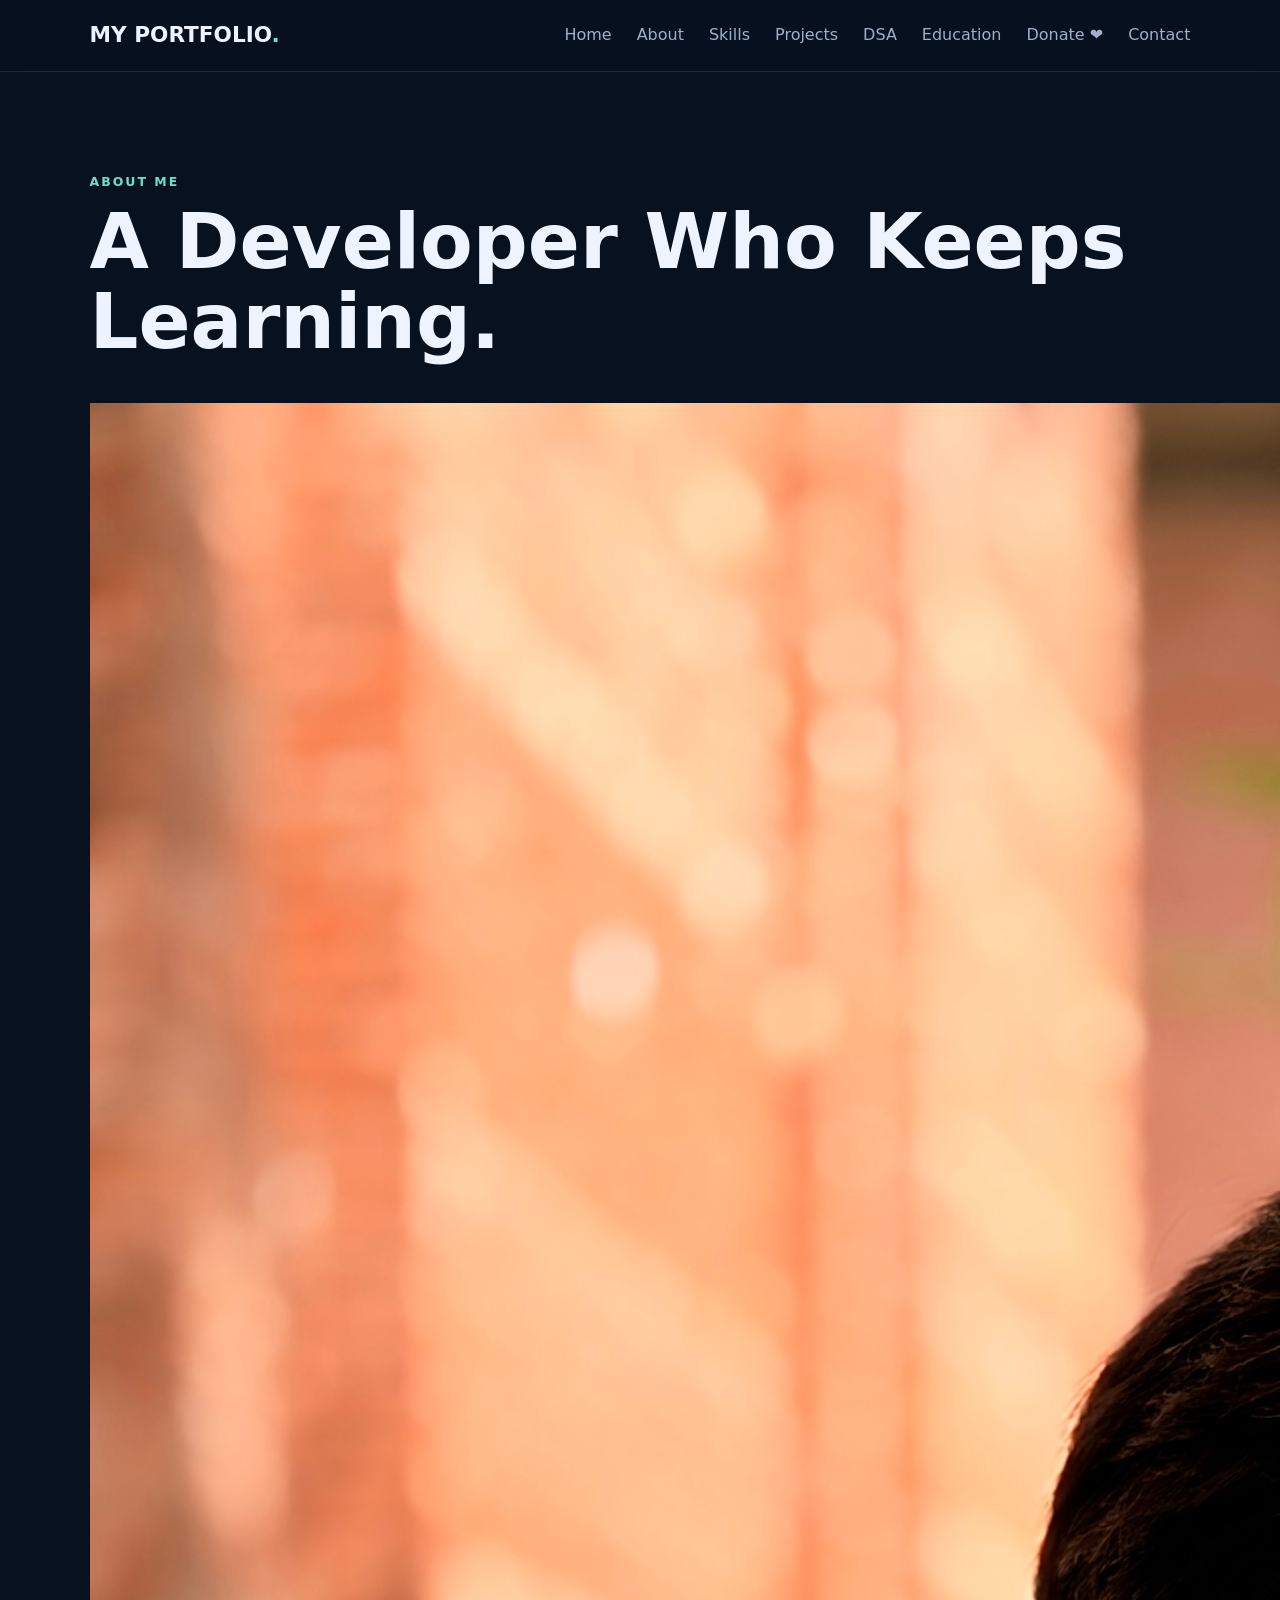
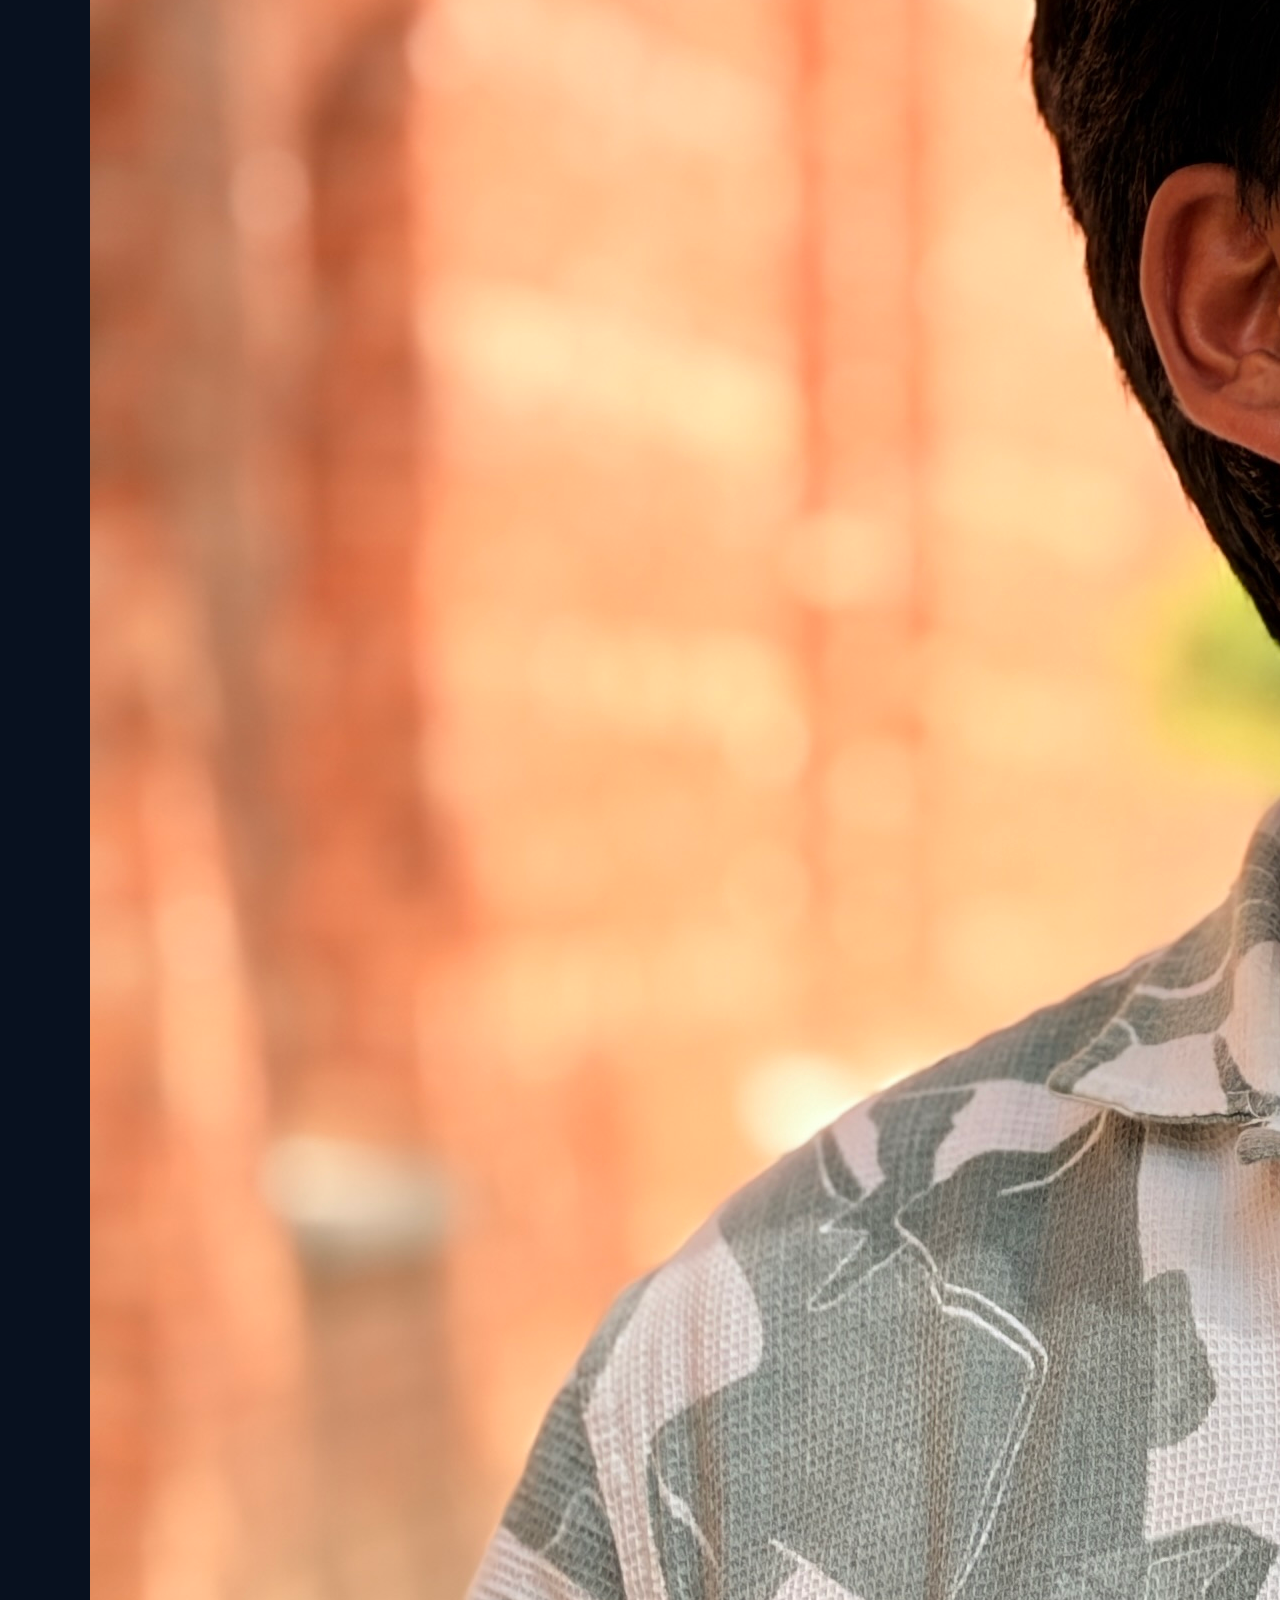
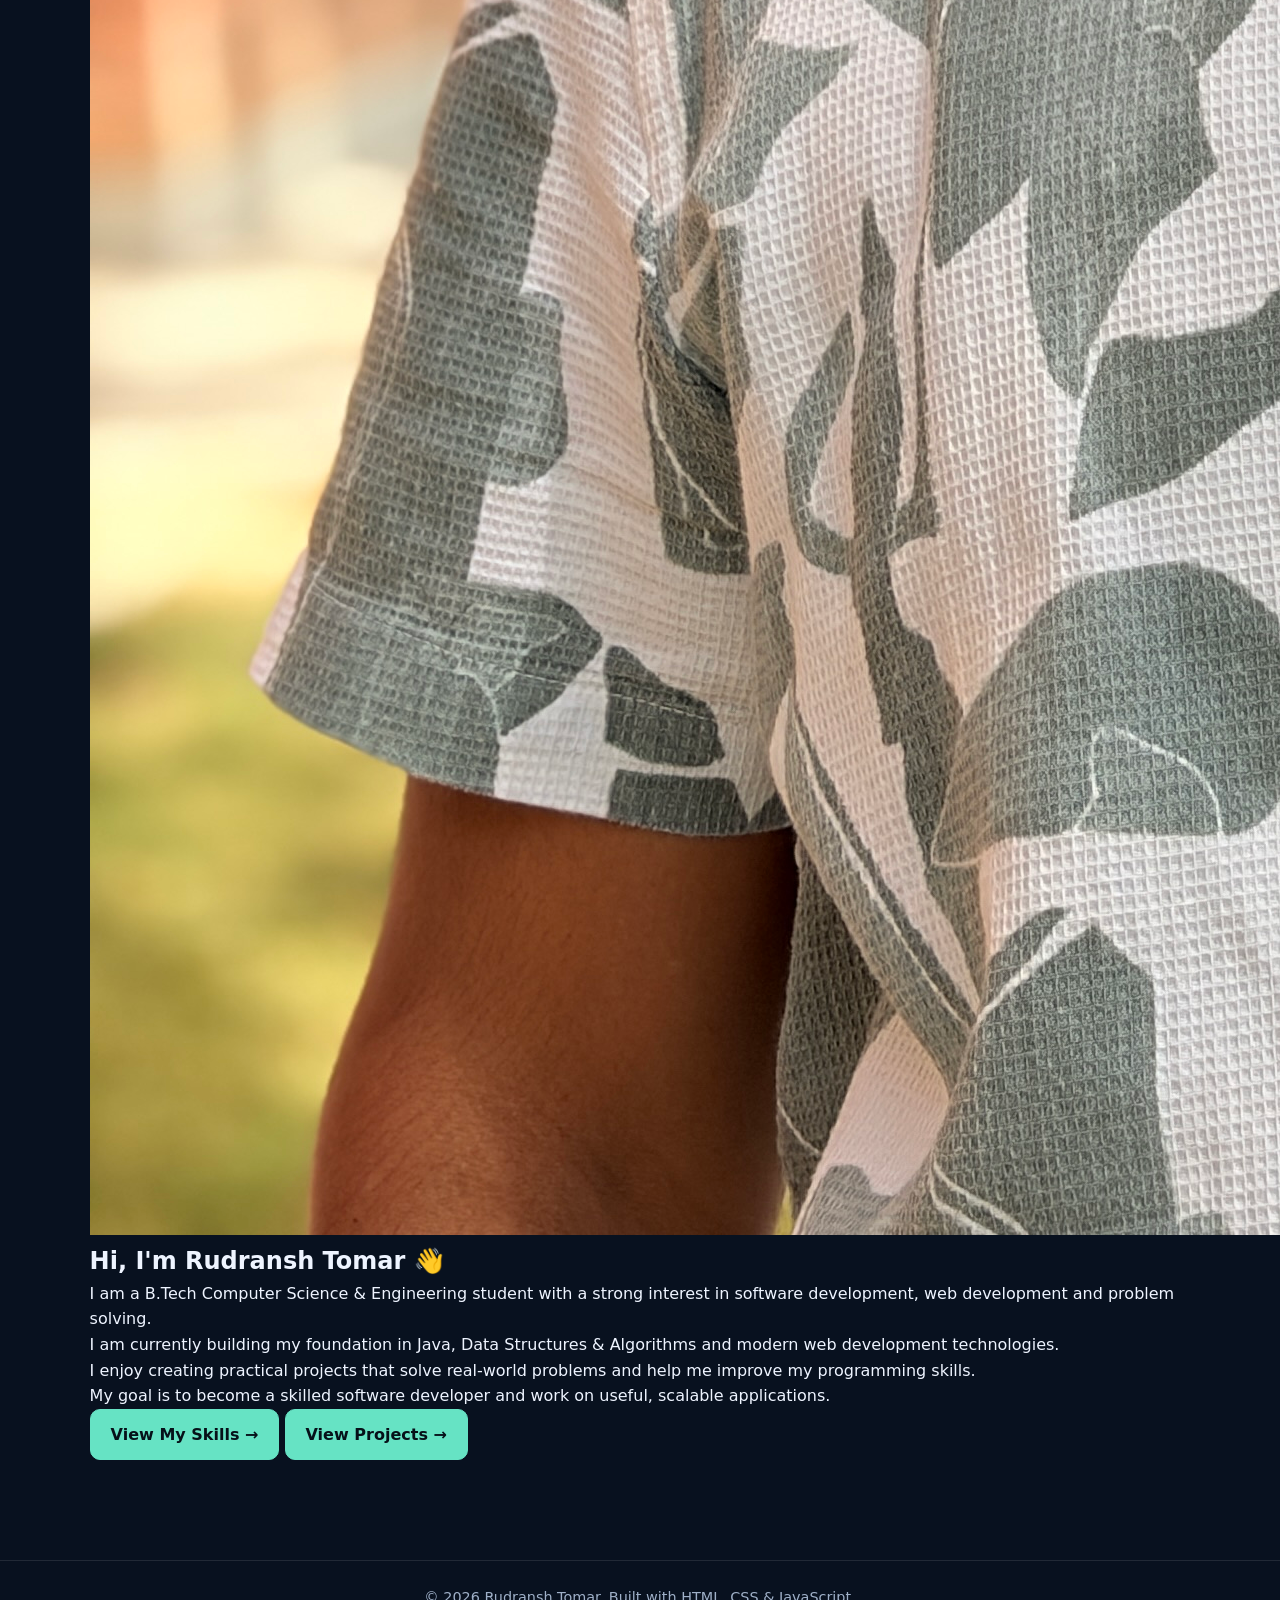
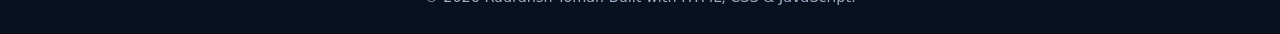
==== about.html @ f3ddbf33 "Add files via upload" ====
<!DOCTYPE html>
<html lang="en">

<head>
    <meta charset="UTF-8">
    <meta name="viewport" content="width=device-width, initial-scale=1.0">

    <title>About | Rudransh Tomar</title>

    <link rel="stylesheet" href="style.css">
</head>

<body>

<header class="navbar">

    <a class="logo" href="index.html">
        MY PORTFOLIO<span>.</span>
    </a>

    <button class="menu-btn" id="menuBtn">☰</button>

    <nav id="nav">
        <a href="index.html">Home</a>
        <a href="about.html" class="active">About</a>
        <a href="skills.html">Skills</a>
        <a href="projects.html">Projects</a>
        <a href="dsa.html">DSA</a>
        <a href="education.html">Education</a>
        <a href="donate.html">Donate ❤️</a>
        <a href="contact.html">Contact</a>
    </nav>

</header>


<main>

<section class="section page-section">

    <div class="section-title">

        <p class="eyebrow">ABOUT ME</p>

        <h1>
            A Developer Who Keeps Learning.
        </h1>

    </div>


    <div class="about-page">

        <div class="about-image">

            <img src="raj.JPG" alt="Rudransh Tomar">

        </div>


        <div class="about-content">

            <h2>
                Hi, I'm Rudransh Tomar 👋
            </h2>

            <p>
                I am a B.Tech Computer Science & Engineering
                student with a strong interest in software
                development, web development and problem solving.
            </p>

            <p>
                I am currently building my foundation in Java,
                Data Structures & Algorithms and modern web
                development technologies.
            </p>

            <p>
                I enjoy creating practical projects that solve
                real-world problems and help me improve my
                programming skills.
            </p>

            <p>
                My goal is to become a skilled software developer
                and work on useful, scalable applications.
            </p>


            <div class="about-buttons">

                <a href="skills.html" class="btn primary">
                    View My Skills →
                </a>

                <a href="projects.html" class="btn primary">
                    View Projects →
                </a>

            </div>

        </div>

    </div>

</section>

</main>


<footer>

    <p>
        © <span id="year"></span>
        Rudransh Tomar.
        Built with HTML, CSS & JavaScript.
    </p>

</footer>

<script src="script.js"></script>

</body>
</html>
---- style.css ----
* {
  margin: 0;
  padding: 0;
  box-sizing: border-box;
}

:root {
  --bg: #08111f;
  --surface: #0f1b2d;
  --surface-2: #132238;
  --text: #eef4ff;
  --muted: #9fb0c8;
  --accent: #66e3c4;
  --accent-2: #7aa7ff;
  --border: rgba(255,255,255,.10);
}

html { scroll-behavior: smooth; }

body {
  font-family: Inter, system-ui, -apple-system, Segoe UI, Roboto, Arial, sans-serif;
  background: var(--bg);
  color: var(--text);
  line-height: 1.6;
}

a { color: inherit; text-decoration: none; }

.navbar {
  position: sticky;
  top: 0;
  z-index: 10;
  display: flex;
  justify-content: space-between;
  align-items: center;
  padding: 18px 7%;
  background: rgba(8,17,31,.86);
  backdrop-filter: blur(12px);
  border-bottom: 1px solid var(--border);
}

.logo {
  font-size: 1.35rem;
  font-weight: 800;
}
.logo span { color: var(--accent); }

nav { display: flex; gap: 25px; }
nav a, .socials a { color: var(--muted); transition: .2s; }
nav a:hover, .socials a:hover, .text-link:hover { color: var(--accent); }

.menu-btn {
  display: none;
  border: 0;
  background: none;
  color: var(--text);
  font-size: 1.5rem;
}

.hero {
  min-height: 88vh;
  padding: 90px 7%;
  display: grid;
  grid-template-columns: 1.5fr .8fr;
  gap: 70px;
  align-items: center;
  background:
    radial-gradient(circle at 80% 20%, rgba(122,167,255,.16), transparent 28%),
    radial-gradient(circle at 10% 80%, rgba(102,227,196,.10), transparent 25%);
}

.eyebrow {
  color: var(--accent);
  text-transform: uppercase;
  letter-spacing: 2px;
  font-size: .78rem;
  font-weight: 800;
  margin-bottom: 10px;
}

h1 {
  font-size: clamp(2.7rem, 6vw, 5.5rem);
  line-height: 1.05;
  margin-bottom: 18px;
}
h1 span { color: var(--accent); }

.hero h2 {
  font-size: clamp(1.1rem, 2vw, 1.5rem);
  color: var(--muted);
  font-weight: 500;
}
.hero-text {
  max-width: 650px;
  color: var(--muted);
  margin: 20px 0 30px;
  font-size: 1.05rem;
}

.buttons, .contact-buttons, .socials {
  display: flex;
  flex-wrap: wrap;
  gap: 12px;
}

.btn {
  display: inline-block;
  padding: 12px 20px;
  border-radius: 10px;
  font-weight: 750;
  border: 1px solid var(--border);
}
.primary {
  background: var(--accent);
  color: #061119;
  border-color: var(--accent);
}
.secondary { background: transparent; }
.btn:hover { transform: translateY(-2px); }

.socials { margin-top: 25px; gap: 22px; }

.hero-card, .skill-card, .project-card, .timeline-card, .dsa-box {
  background: linear-gradient(145deg, var(--surface), var(--surface-2));
  border: 1px solid var(--border);
  border-radius: 18px;
}

.hero-card {
  padding: 35px;
  text-align: center;
  box-shadow: 0 25px 70px rgba(0,0,0,.25);
}
.avatar {
    width: 130px;
    height: 130px;
    margin: 0 auto 20px;
    border-radius: 50%;
    overflow: hidden;
}

.avatar img {
    width: 100%;
    height: 100%;
    object-fit: cover;
    display: block;
}
.hero-card p { color: var(--muted); }
.hero-card strong { display: block; margin: 5px 0 20px; font-size: 1.2rem; }

.mini-tags, .tags { display: flex; flex-wrap: wrap; gap: 8px; }
.mini-tags { justify-content: center; }
.mini-tags span, .tags span {
  padding: 5px 9px;
  border-radius: 999px;
  background: rgba(255,255,255,.07);
  color: var(--muted);
  font-size: .8rem;
}

.section {
  padding: 100px 7%;
  max-width: 1400px;
  margin: auto;
}
.alt {
  max-width: none;
  background: #0a1525;
}
.section-title { margin-bottom: 40px; }
.section-title h2 { font-size: clamp(2rem, 4vw, 3rem); line-height: 1.15; }
.section-title > p:last-child { color: var(--muted); margin-top: 10px; }

.about-grid {
  display: grid;
  grid-template-columns: 1.3fr 1fr;
  gap: 50px;
  align-items: center;
}
.about-grid > p { color: var(--muted); font-size: 1.08rem; }
.stats {
  display: grid;
  grid-template-columns: repeat(3,1fr);
  gap: 12px;
}
.stats div {
  padding: 22px;
  border: 1px solid var(--border);
  border-radius: 14px;
}
.stats strong, .stats span { display: block; }
.stats span { color: var(--muted); font-size: .85rem; margin-top: 5px; }

.skill-grid, .project-grid {
  display: grid;
  grid-template-columns: repeat(3,1fr);
  gap: 18px;
}
.skill-card, .project-card { padding: 26px; }
.skill-card h3, .project-card h3 { margin-bottom: 8px; }
.skill-card p, .project-card p { color: var(--muted); }

.project-number {
  color: var(--accent);
  font-weight: 900;
  margin-bottom: 35px;
}
.tags { margin: 20px 0; }
.project-links {
  display: flex;
  gap: 18px;
  font-weight: 700;
}
.project-links a:hover { color: var(--accent); }
.disabled-link { opacity: .45; cursor: not-allowed; }
.hint { color: var(--muted); font-size: .85rem; margin-top: 18px; }

.dsa-box { padding: 10px; max-width: 850px; }
.dsa-item {
  display: flex;
  justify-content: space-between;
  padding: 18px;
  border-bottom: 1px solid var(--border);
}
.dsa-item:last-child { border-bottom: 0; }
.dsa-item span { color: var(--accent); }
.text-link {
  display: inline-block;
  margin-top: 22px;
  font-weight: 800;
}

.timeline { border-left: 2px solid var(--accent); padding-left: 25px; max-width: 850px; }
.timeline-card { padding: 25px; }
.timeline-card span { color: var(--accent); font-weight: 700; }
.timeline-card p { color: var(--muted); }

.contact { text-align: center; }
.contact .section-title { max-width: 700px; margin: 0 auto 30px; }
.contact-buttons { justify-content: center; }

footer {
  text-align: center;
  padding: 25px 7%;
  color: var(--muted);
  border-top: 1px solid var(--border);
  font-size: .9rem;
}

@media (max-width: 850px) {
  .hero, .about-grid { grid-template-columns: 1fr; }
  .hero { padding-top: 65px; }
  .skill-grid, .project-grid { grid-template-columns: 1fr 1fr; }
  nav { gap: 15px; }
}

@media (max-width: 650px) {
  .navbar { padding: 16px 5%; }
  .menu-btn { display: block; }
  nav {
    display: none;
    position: absolute;
    left: 5%;
    right: 5%;
    top: 65px;
    padding: 18px;
    flex-direction: column;
    background: var(--surface);
    border: 1px solid var(--border);
    border-radius: 14px;
  }
  nav.open { display: flex; }
  .hero, .section { padding-left: 5%; padding-right: 5%; }
  .skill-grid, .project-grid, .stats { grid-template-columns: 1fr; }
  h1 { font-size: 3rem; }
}
.donate-box {
  max-width: 600px;
  margin: 30px auto 0;
  padding: 30px;
  text-align: center;
  border: 1px solid rgba(255, 255, 255, 0.1);
  border-radius: 20px;
}

.donate-buttons {
  display: flex;
  justify-content: center;
  gap: 12px;
  flex-wrap: wrap;
  margin: 20px 0;
}

.donate-buttons a {
  text-decoration: none;
  padding: 10px 20px;
  border-radius: 10px;
  border: 1px solid currentColor;
  font-weight: 600;
}

.donate-main {
  display: inline-block;
  margin-top: 10px;
  text-decoration: none;
}

.upi-text {
  margin-top: 20px;
  font-size: 14px;
  opacity: 0.8;
}
.qr {
  width: 200px;
  height: 200px;
  display: block;
  margin: 20px auto;
  border-radius: 12px;
  background: white;
  padding: 10px;
}
/* =========================
   DONATE SECTION
========================= */

.donate-card {
  max-width: 850px;
  margin: 35px auto 0;
  padding: 35px;
  border-radius: 24px;
  display: grid;
  grid-template-columns: 1fr 250px;
  gap: 40px;
  align-items: center;
  border: 1px solid rgba(255, 255, 255, 0.12);
}

.donate-content h3 {
  font-size: 26px;
  margin-bottom: 12px;
}

.donate-message {
  line-height: 1.7;
  opacity: 0.8;
}

.amount-title {
  margin-top: 25px;
  font-weight: 600;
}

.amount-buttons {
  display: flex;
  flex-wrap: wrap;
  gap: 10px;
  margin: 15px 0 20px;
}

.amount-buttons a {
  text-decoration: none;
  padding: 10px 18px;
  border-radius: 10px;
  border: 1px solid currentColor;
  font-weight: 600;
  transition: 0.2s ease;
}

.amount-buttons a:hover {
  transform: translateY(-2px);
}

.donate-main {
  display: inline-block;
  margin-top: 5px;
  text-decoration: none;
}

.upi-text {
  margin-top: 18px;
  font-size: 14px;
  opacity: 0.8;
}

.qr-container {
  text-align: center;
}

.qr-container img {
  width: 200px;
  height: 200px;
  padding: 10px;
  background: white;
  border-radius: 16px;
}

.qr-container p {
  margin-top: 12px;
  font-weight: 600;
}

.qr-container small {
  opacity: 0.7;
}

/* Mobile */
@media (max-width: 700px) {

  .donate-card {
    grid-template-columns: 1fr;
    text-align: center;
    padding: 25px 18px;
  }

  .amount-buttons {
    justify-content: center;
  }

  .qr-container {
    order: -1;
  }

  .donate-main {
    margin-top: 10px;
  }
}
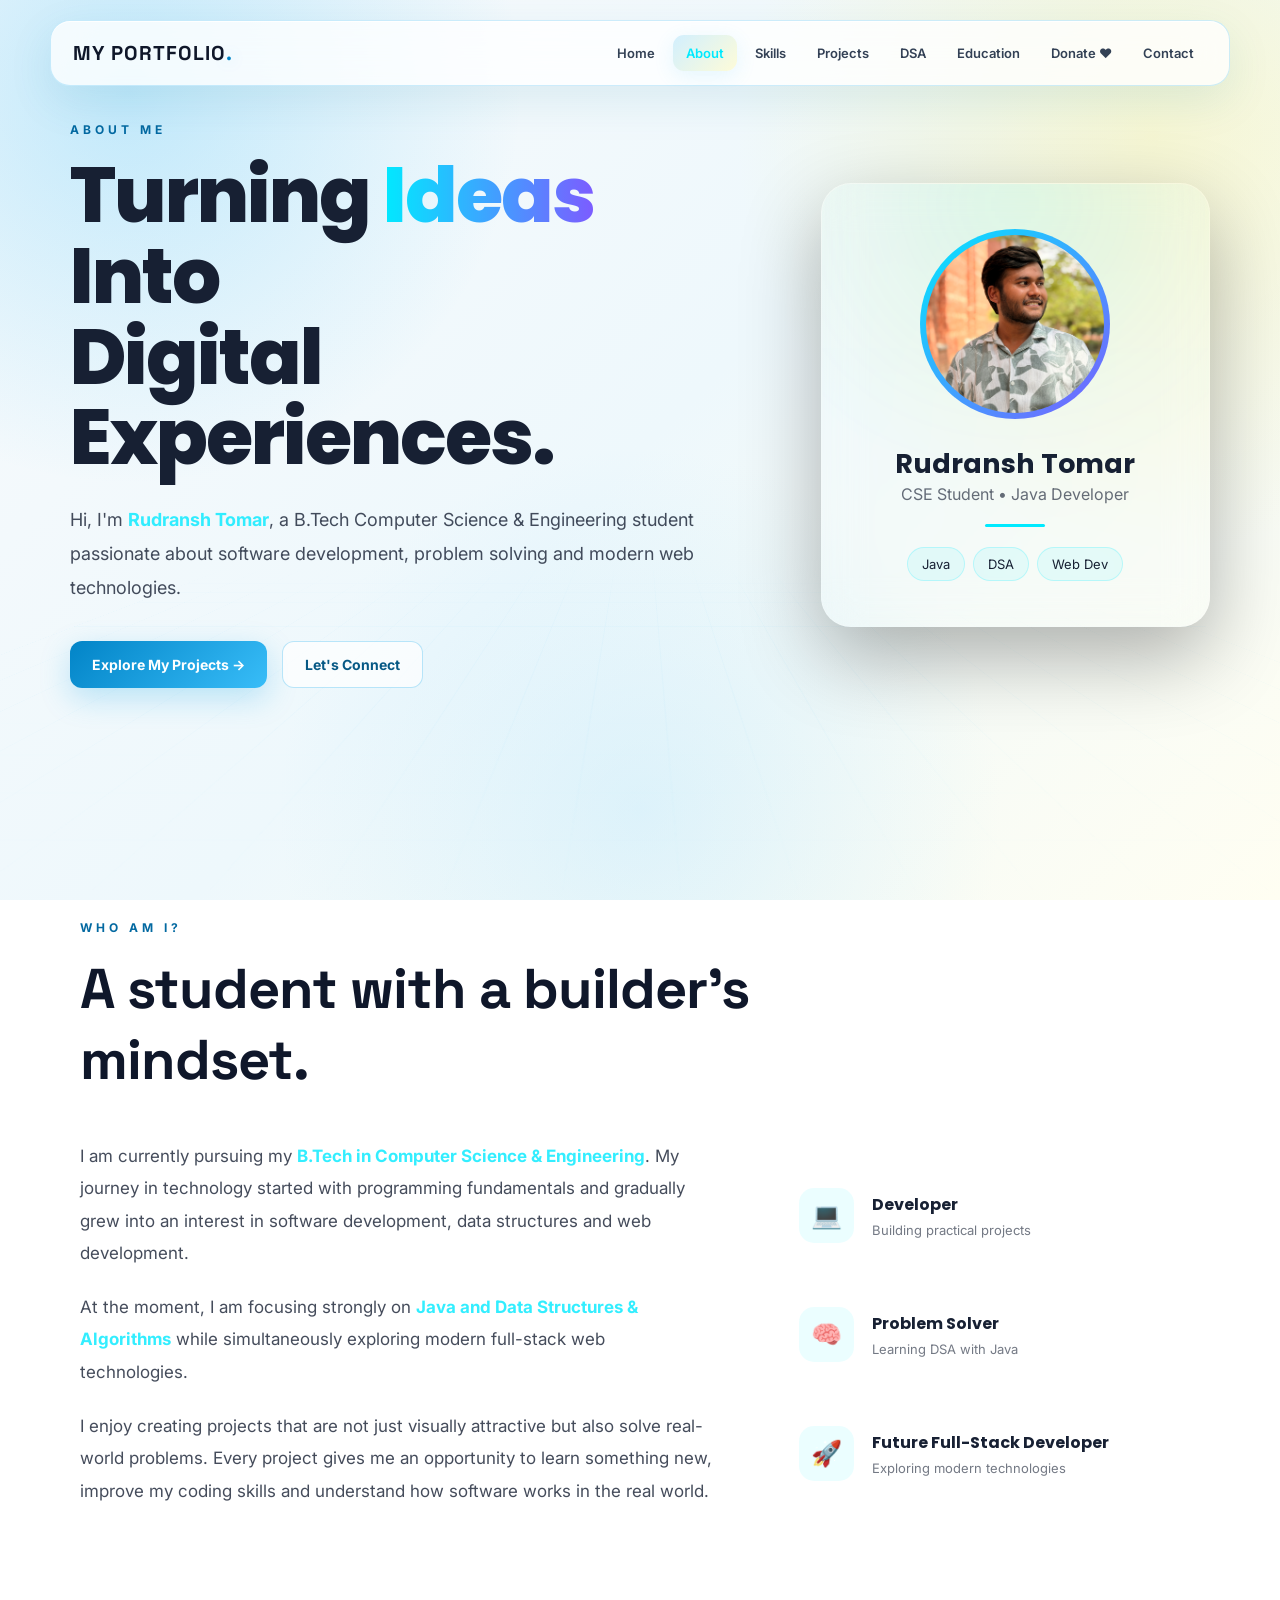
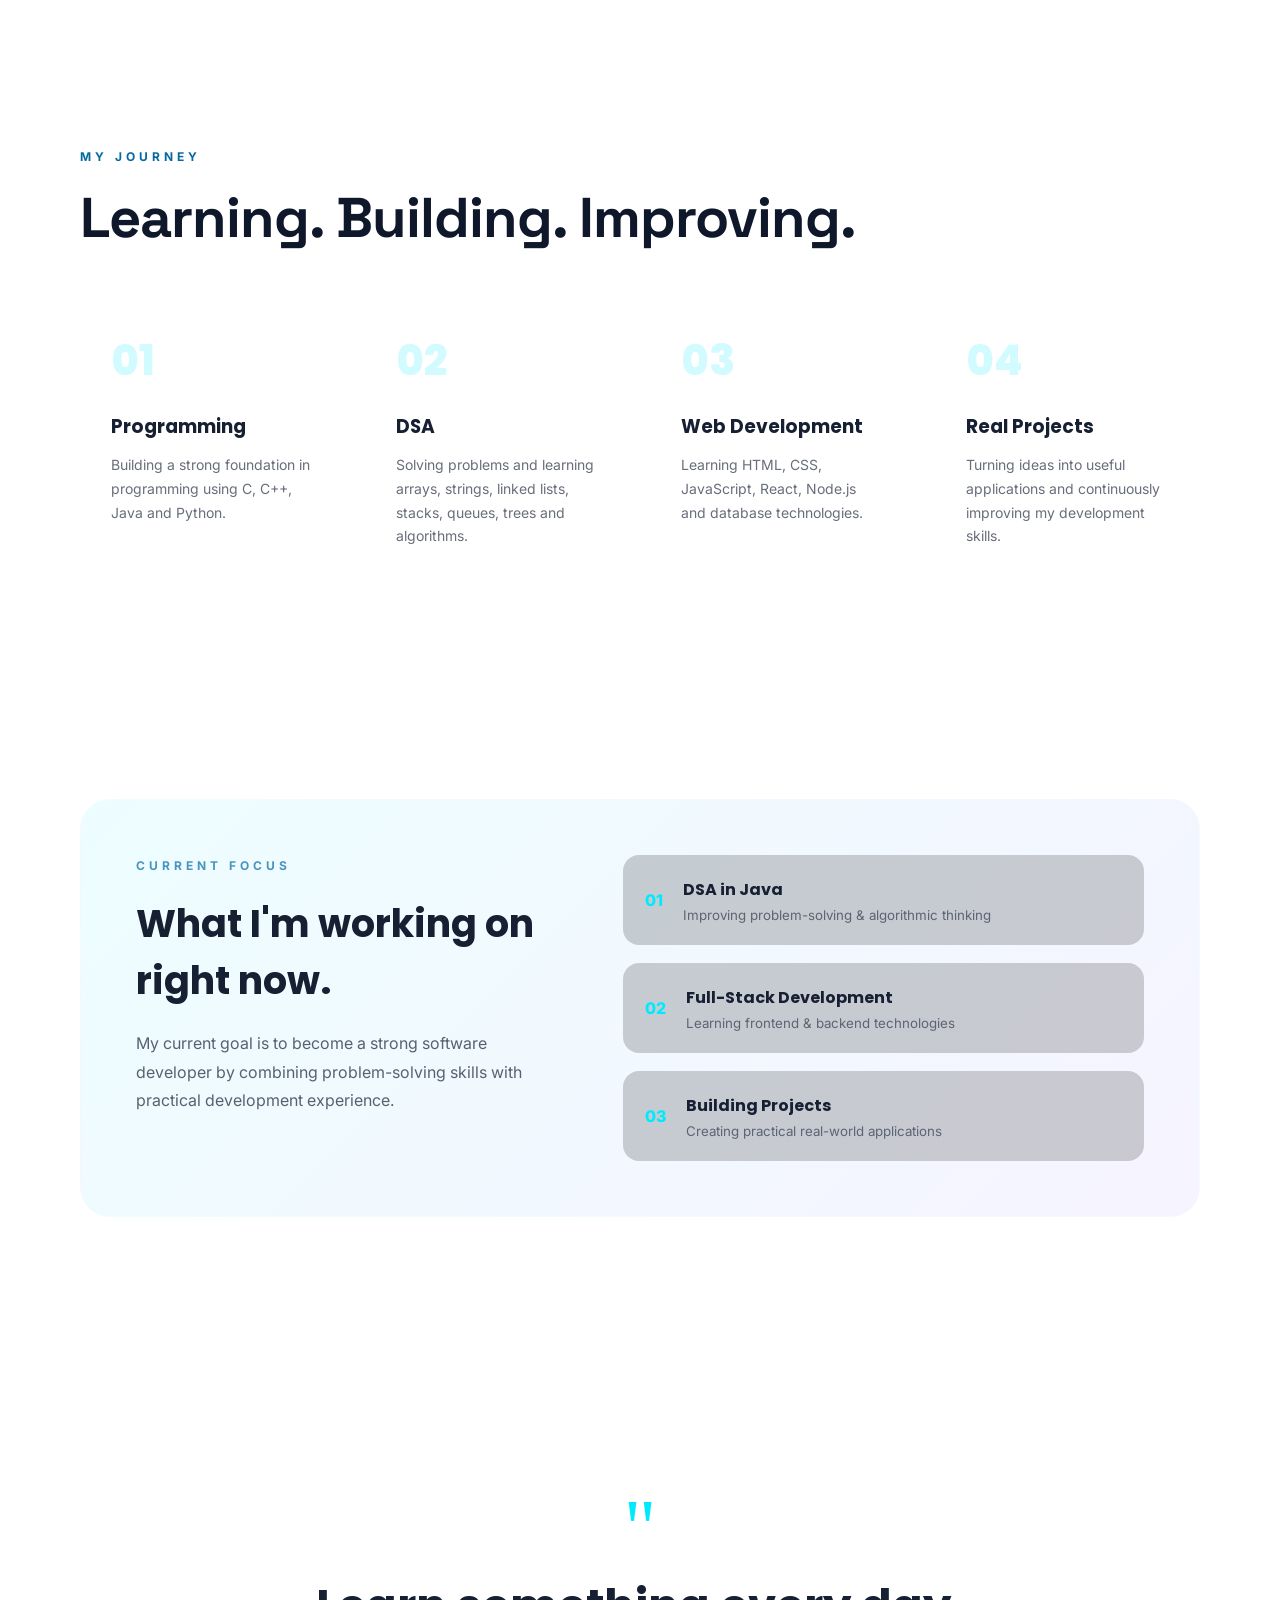
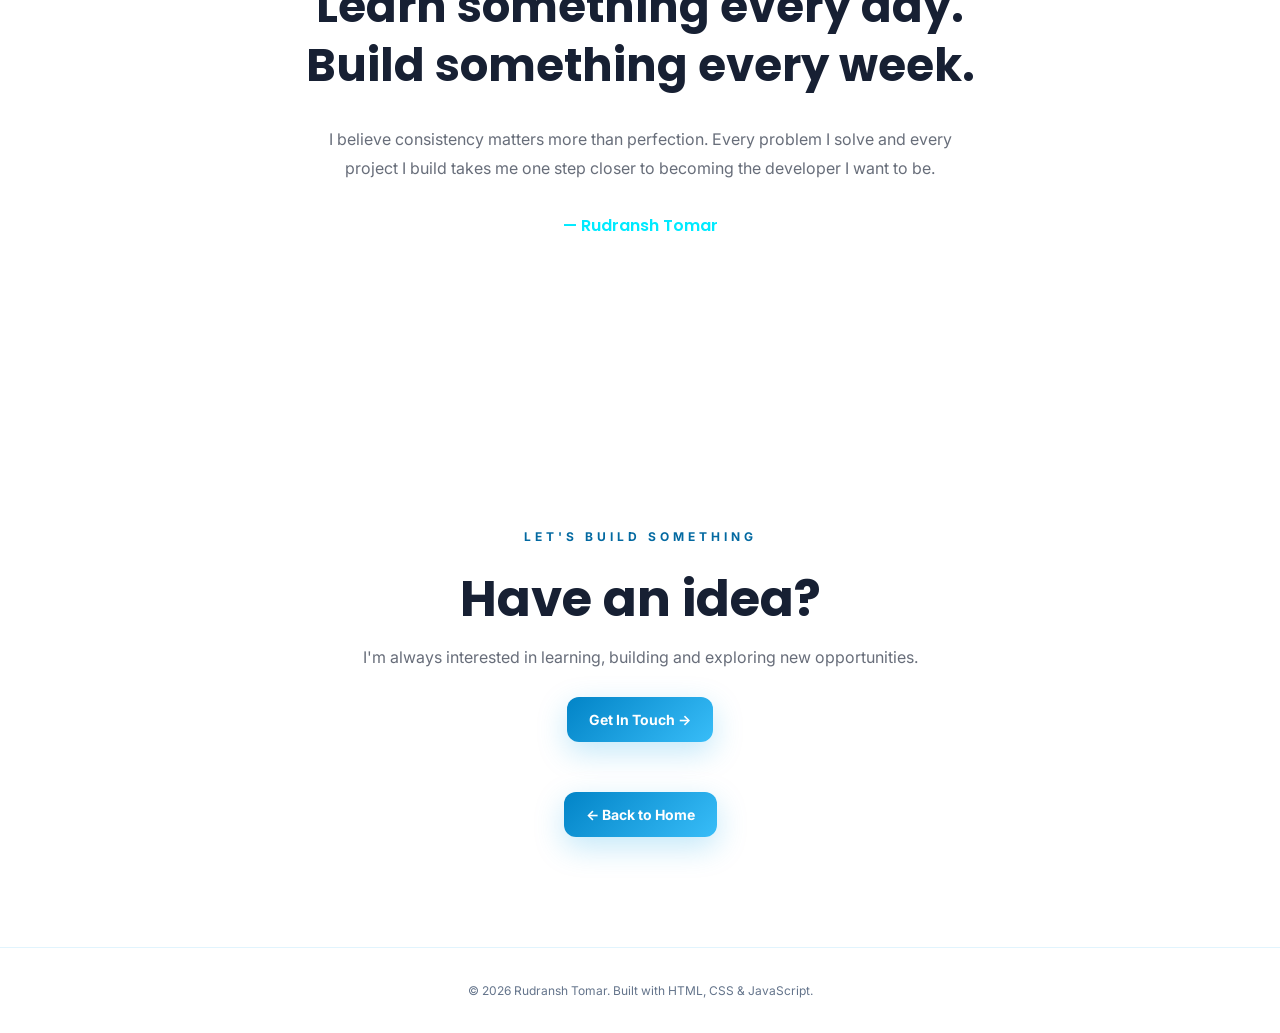
==== commit 48fd0ea9: "update portfolio" ====
--- a/about.html
+++ b/about.html
@@ -7,119 +7,544 @@
 
     <title>About | Rudransh Tomar</title>
 
+    <meta name="description"
+        content="About Rudransh Tomar - B.Tech CSE student, Java developer and aspiring full-stack developer.">
+
+    <!-- Google Font -->
+    <link rel="preconnect" href="https://fonts.googleapis.com">
+    <link rel="preconnect" href="https://fonts.gstatic.com" crossorigin>
+
+    <link href="https://fonts.googleapis.com/css2?family=Inter:wght@400;500;600;700;800&family=Poppins:wght@400;500;600;700;800&display=swap"
+        rel="stylesheet">
+
     <link rel="stylesheet" href="style.css">
 </head>
 
 <body>
 
-<header class="navbar">
-
-    <a class="logo" href="index.html">
-        MY PORTFOLIO<span>.</span>
-    </a>
-
-    <button class="menu-btn" id="menuBtn">☰</button>
-
-    <nav id="nav">
-        <a href="index.html">Home</a>
-        <a href="about.html" class="active">About</a>
-        <a href="skills.html">Skills</a>
-        <a href="projects.html">Projects</a>
-        <a href="dsa.html">DSA</a>
-        <a href="education.html">Education</a>
-        <a href="donate.html">Donate ❤️</a>
-        <a href="contact.html">Contact</a>
-    </nav>
-
-</header>
-
-
-<main>
-
-<section class="section page-section">
-
-    <div class="section-title">
-
-        <p class="eyebrow">ABOUT ME</p>
-
-        <h1>
-            A Developer Who Keeps Learning.
-        </h1>
+    <!-- ================= NAVBAR ================= -->
+
+    <header class="navbar">
+
+        <a class="logo" href="index.html">
+            MY PORTFOLIO<span>.</span>
+        </a>
+
+        <button class="menu-btn" id="menuBtn">
+            ☰
+        </button>
+
+        <nav id="nav">
+
+            <a href="index.html">Home</a>
+
+            <a href="about.html" class="active">About</a>
+
+            <a href="skills.html">Skills</a>
+
+            <a href="projects.html">Projects</a>
+
+            <a href="dsa.html">DSA</a>
+
+            <a href="education.html">Education</a>
+
+            <a href="donate.html">Donate ❤️</a>
+
+            <a href="contact.html">Contact</a>
+
+        </nav>
+
+    </header>
+
+
+    <!-- ================= ABOUT HERO ================= -->
+
+    <main>
+
+        <section class="about-hero">
+
+            <div class="about-hero-content">
+
+                <p class="eyebrow">
+                    ABOUT ME
+                </p>
+
+                <h1>
+                    Turning <span>Ideas</span> Into
+                    <br>
+                    Digital Experiences.
+                </h1>
+
+                <p class="about-intro">
+                    Hi, I'm <strong>Rudransh Tomar</strong>, a B.Tech Computer
+                    Science & Engineering student passionate about software
+                    development, problem solving and modern web technologies.
+                </p>
+
+                <div class="about-buttons">
+
+                    <a href="projects.html" class="btn primary">
+                        Explore My Projects →
+                    </a>
+
+                    <a href="contact.html" class="btn secondary">
+                        Let's Connect
+                    </a>
+
+                </div>
+
+            </div>
+
+
+            <!-- PROFILE CARD -->
+
+            <div class="about-profile-card">
+
+                <div class="profile-glow"></div>
+
+                <div class="about-avatar">
+
+                    <img src="raj.JPG" alt="Rudransh Tomar">
+
+                </div>
+
+                <h2>
+                    Rudransh Tomar
+                </h2>
+
+                <p>
+                    CSE Student • Java Developer
+                </p>
+
+                <div class="profile-line"></div>
+
+                <div class="profile-tags">
+
+                    <span>Java</span>
+                    <span>DSA</span>
+                    <span>Web Dev</span>
+
+                </div>
+
+            </div>
+
+        </section>
+
+
+        <!-- ================= WHO AM I ================= -->
+
+        <section class="section about-story">
+
+            <div class="section-title">
+
+                <p class="eyebrow">
+                    WHO AM I?
+                </p>
+
+                <h2>
+                    A student with a builder's mindset.
+                </h2>
+
+            </div>
+
+
+            <div class="about-story-grid">
+
+                <div class="story-text">
+
+                    <p>
+                        I am currently pursuing my
+                        <strong>B.Tech in Computer Science & Engineering</strong>.
+                        My journey in technology started with programming fundamentals
+                        and gradually grew into an interest in software development,
+                        data structures and web development.
+                    </p>
+
+                    <p>
+                        At the moment, I am focusing strongly on
+                        <strong>Java and Data Structures & Algorithms</strong>
+                        while simultaneously exploring modern full-stack web
+                        technologies.
+                    </p>
+
+                    <p>
+                        I enjoy creating projects that are not just visually
+                        attractive but also solve real-world problems. Every
+                        project gives me an opportunity to learn something new,
+                        improve my coding skills and understand how software
+                        works in the real world.
+                    </p>
+
+                </div>
+
+
+                <!-- QUICK FACTS -->
+
+                <div class="quick-facts">
+
+                    <div class="fact-card">
+
+                        <div class="fact-icon">
+                            💻
+                        </div>
+
+                        <div>
+                            <strong>
+                                Developer
+                            </strong>
+
+                            <span>
+                                Building practical projects
+                            </span>
+                        </div>
+
+                    </div>
+
+
+                    <div class="fact-card">
+
+                        <div class="fact-icon">
+                            🧠
+                        </div>
+
+                        <div>
+                            <strong>
+                                Problem Solver
+                            </strong>
+
+                            <span>
+                                Learning DSA with Java
+                            </span>
+                        </div>
+
+                    </div>
+
+
+                    <div class="fact-card">
+
+                        <div class="fact-icon">
+                            🚀
+                        </div>
+
+                        <div>
+                            <strong>
+                                Future Full-Stack Developer
+                            </strong>
+
+                            <span>
+                                Exploring modern technologies
+                            </span>
+                        </div>
+
+                    </div>
+
+                </div>
+
+            </div>
+
+        </section>
+
+
+        <!-- ================= MY JOURNEY ================= -->
+
+        <section class="section journey-section">
+
+            <div class="section-title">
+
+                <p class="eyebrow">
+                    MY JOURNEY
+                </p>
+
+                <h2>
+                    Learning. Building. Improving.
+                </h2>
+
+            </div>
+
+
+            <div class="journey-grid">
+
+                <div class="journey-card">
+
+                    <div class="journey-number">
+                        01
+                    </div>
+
+                    <h3>
+                        Programming
+                    </h3>
+
+                    <p>
+                        Building a strong foundation in programming
+                        using C, C++, Java and Python.
+                    </p>
+
+                </div>
+
+
+                <div class="journey-card">
+
+                    <div class="journey-number">
+                        02
+                    </div>
+
+                    <h3>
+                        DSA
+                    </h3>
+
+                    <p>
+                        Solving problems and learning arrays, strings,
+                        linked lists, stacks, queues, trees and algorithms.
+                    </p>
+
+                </div>
+
+
+                <div class="journey-card">
+
+                    <div class="journey-number">
+                        03
+                    </div>
+
+                    <h3>
+                        Web Development
+                    </h3>
+
+                    <p>
+                        Learning HTML, CSS, JavaScript, React, Node.js
+                        and database technologies.
+                    </p>
+
+                </div>
+
+
+                <div class="journey-card">
+
+                    <div class="journey-number">
+                        04
+                    </div>
+
+                    <h3>
+                        Real Projects
+                    </h3>
+
+                    <p>
+                        Turning ideas into useful applications and
+                        continuously improving my development skills.
+                    </p>
+
+                </div>
+
+            </div>
+
+        </section>
+
+
+        <!-- ================= CURRENT FOCUS ================= -->
+
+        <section class="section focus-section">
+
+            <div class="focus-box">
+
+                <div class="focus-content">
+
+                    <p class="eyebrow">
+                        CURRENT FOCUS
+                    </p>
+
+                    <h2>
+                        What I'm working on right now.
+                    </h2>
+
+                    <p>
+                        My current goal is to become a strong software developer
+                        by combining problem-solving skills with practical
+                        development experience.
+                    </p>
+
+                </div>
+
+
+                <div class="focus-list">
+
+                    <div class="focus-item">
+
+                        <span>01</span>
+
+                        <div>
+                            <strong>
+                                DSA in Java
+                            </strong>
+
+                            <small>
+                                Improving problem-solving & algorithmic thinking
+                            </small>
+                        </div>
+
+                    </div>
+
+
+                    <div class="focus-item">
+
+                        <span>02</span>
+
+                        <div>
+                            <strong>
+                                Full-Stack Development
+                            </strong>
+
+                            <small>
+                                Learning frontend & backend technologies
+                            </small>
+                        </div>
+
+                    </div>
+
+
+                    <div class="focus-item">
+
+                        <span>03</span>
+
+                        <div>
+                            <strong>
+                                Building Projects
+                            </strong>
+
+                            <small>
+                                Creating practical real-world applications
+                            </small>
+                        </div>
+
+                    </div>
+
+                </div>
+
+            </div>
+
+        </section>
+
+
+        <!-- ================= MINDSET ================= -->
+
+        <section class="section mindset-section">
+
+            <div class="mindset-card">
+
+                <div class="quote-mark">
+                    "
+                </div>
+
+                <h2>
+                    Learn something every day.
+                    <br>
+                    Build something every week.
+                </h2>
+
+                <p>
+                    I believe consistency matters more than perfection.
+                    Every problem I solve and every project I build takes
+                    me one step closer to becoming the developer I want to be.
+                </p>
+
+                <div class="signature">
+                    — Rudransh Tomar
+                </div>
+
+            </div>
+
+        </section>
+
+
+        <!-- ================= CTA ================= -->
+
+        <section class="section about-cta">
+
+            <p class="eyebrow">
+                LET'S BUILD SOMETHING
+            </p>
+
+            <h2>
+                Have an idea?
+            </h2>
+
+            <p>
+                I'm always interested in learning, building and
+                exploring new opportunities.
+            </p>
+
+            <a href="contact.html" class="btn primary">
+                Get In Touch →
+            </a>
+               <div class="back-home">
+
+        <a href="index.html"
+           class="btn primary">
+
+            ← Back to Home
+
+        </a>
 
     </div>
 
 
-    <div class="about-page">
-
-        <div class="about-image">
-
-            <img src="raj.JPG" alt="Rudransh Tomar">
-
-        </div>
-
-
-        <div class="about-content">
-
-            <h2>
-                Hi, I'm Rudransh Tomar 👋
-            </h2>
-
-            <p>
-                I am a B.Tech Computer Science & Engineering
-                student with a strong interest in software
-                development, web development and problem solving.
-            </p>
-
-            <p>
-                I am currently building my foundation in Java,
-                Data Structures & Algorithms and modern web
-                development technologies.
-            </p>
-
-            <p>
-                I enjoy creating practical projects that solve
-                real-world problems and help me improve my
-                programming skills.
-            </p>
-
-            <p>
-                My goal is to become a skilled software developer
-                and work on useful, scalable applications.
-            </p>
-
-
-            <div class="about-buttons">
-
-                <a href="skills.html" class="btn primary">
-                    View My Skills →
-                </a>
-
-                <a href="projects.html" class="btn primary">
-                    View Projects →
-                </a>
-
-            </div>
-
-        </div>
-
-    </div>
-
-</section>
-
-</main>
-
-
-<footer>
-
-    <p>
-        © <span id="year"></span>
-        Rudransh Tomar.
-        Built with HTML, CSS & JavaScript.
-    </p>
-
-</footer>
-
-<script src="script.js"></script>
+        </section>
+
+    </main>
+
+
+    <!-- ================= FOOTER ================= -->
+
+    <footer>
+
+        <p>
+            © <span id="year"></span>
+            Rudransh Tomar.
+            Built with HTML, CSS & JavaScript.
+        </p>
+
+    </footer>
+
+
+    <!-- ================= JAVASCRIPT ================= -->
+
+    <script>
+
+        /* Mobile Menu */
+
+        const menuBtn = document.getElementById("menuBtn");
+        const nav = document.getElementById("nav");
+
+        if (menuBtn) {
+
+            menuBtn.addEventListener("click", () => {
+
+                nav.classList.toggle("show");
+
+            });
+
+        }
+
+
+        /* Close menu after clicking */
+
+        document.querySelectorAll("#nav a").forEach(link => {
+
+            link.addEventListener("click", () => {
+
+                nav.classList.remove("show");
+
+            });
+
+        });
+
+
+        /* Current Year */
+
+        document.getElementById("year").textContent =
+            new Date().getFullYear();
+
+    </script>
 
 </body>
+
 </html>
--- a/style.css
+++ b/style.css
@@ -1,426 +1,4029 @@
+/* =========================================================
+   RUDRANSH TOMAR — VIP 3D PORTFOLIO
+   CLEAN LIGHT / SKY BLUE / YELLOW THEME
+   ========================================================= */
+
+@import url('https://fonts.googleapis.com/css2?family=Inter:wght@400;500;600;700;800&family=Space+Grotesk:wght@400;500;600;700&display=swap');
+
+
+/* =========================================================
+   1. ROOT VARIABLES
+   ========================================================= */
+
+:root {
+
+    /* Main colors */
+    --sky: #38bdf8;
+    --sky-light: #bae6fd;
+    --sky-dark: #0369a1;
+    --blue: #0284c7;
+
+    --yellow: #facc15;
+    --yellow-light: #fef9c3;
+    --yellow-dark: #a16207;
+
+    /* Background */
+    --bg: #f7fbfd;
+    --bg-light: #ffffff;
+    --bg-blue: #e0f2fe;
+
+    /* Text */
+    --text: #172033;
+    --heading: #0f172a;
+    --secondary: #475569;
+    --muted: #64748b;
+
+    /* Cards */
+    --card: rgba(255,255,255,0.78);
+    --card-strong: rgba(255,255,255,0.92);
+
+    /* Borders */
+    --border: rgba(14,165,233,0.22);
+
+    /* Shadows */
+    --shadow:
+        0 20px 60px rgba(14,116,144,0.10),
+        0 5px 25px rgba(14,165,233,0.06);
+
+    --shadow-hover:
+        0 30px 70px rgba(14,165,233,0.18),
+        0 0 35px rgba(56,189,248,0.12);
+}
+
+
+/* =========================================================
+   2. RESET
+   ========================================================= */
+
 * {
-  margin: 0;
-  padding: 0;
-  box-sizing: border-box;
-}
-
-:root {
-  --bg: #08111f;
-  --surface: #0f1b2d;
-  --surface-2: #132238;
-  --text: #eef4ff;
-  --muted: #9fb0c8;
-  --accent: #66e3c4;
-  --accent-2: #7aa7ff;
-  --border: rgba(255,255,255,.10);
-}
-
-html { scroll-behavior: smooth; }
+    margin: 0;
+    padding: 0;
+    box-sizing: border-box;
+}
+
+html {
+    scroll-behavior: smooth;
+}
 
 body {
-  font-family: Inter, system-ui, -apple-system, Segoe UI, Roboto, Arial, sans-serif;
-  background: var(--bg);
-  color: var(--text);
-  line-height: 1.6;
-}
-
-a { color: inherit; text-decoration: none; }
+
+    font-family: 'Inter', sans-serif;
+
+    color: var(--text);
+
+    overflow-x: hidden;
+
+    min-height: 100vh;
+
+    background:
+
+        radial-gradient(
+            circle at 10% 10%,
+            rgba(56,189,248,0.28),
+            transparent 28%
+        ),
+
+        radial-gradient(
+            circle at 90% 15%,
+            rgba(254,240,138,0.35),
+            transparent 30%
+        ),
+
+        radial-gradient(
+            circle at 50% 90%,
+            rgba(186,230,253,0.40),
+            transparent 35%
+        ),
+
+        linear-gradient(
+            135deg,
+            #f8fafc,
+            #eef8fc,
+            #fffef2
+        );
+
+    background-attachment: fixed;
+}
+
+body::before {
+
+    content: "";
+
+    position: fixed;
+
+    inset: 0;
+
+    pointer-events: none;
+
+    z-index: -10;
+
+    background:
+
+        linear-gradient(
+            rgba(56,189,248,0.06) 1px,
+            transparent 1px
+        ),
+
+        linear-gradient(
+            90deg,
+            rgba(56,189,248,0.06) 1px,
+            transparent 1px
+        );
+
+    background-size: 60px 60px;
+
+    transform:
+        perspective(700px)
+        rotateX(55deg)
+        scale(2);
+
+    transform-origin: center bottom;
+
+    opacity: 0.55;
+
+    mask-image:
+        linear-gradient(
+            to bottom,
+            transparent,
+            black 30%,
+            black 70%,
+            transparent
+        );
+}
+
+a {
+    color: inherit;
+    text-decoration: none;
+}
+
+button {
+    font-family: inherit;
+}
+
+
+/* =========================================================
+   3. FLOATING BACKGROUND ORBS
+   ========================================================= */
+
+.floating-orb {
+
+    position: fixed;
+
+    border-radius: 50%;
+
+    pointer-events: none;
+
+    z-index: -5;
+
+    filter: blur(3px);
+
+    opacity: 0.45;
+
+    animation:
+        orbFloat 9s ease-in-out infinite;
+}
+
+.orb-one {
+
+    width: 180px;
+    height: 180px;
+
+    left: -70px;
+    top: 25%;
+
+    background:
+        radial-gradient(
+            circle at 30% 30%,
+            #22d3ee,
+            #38bdf8,
+            transparent 70%
+        );
+}
+
+.orb-two {
+
+    width: 230px;
+    height: 230px;
+
+    right: -100px;
+    top: 55%;
+
+    background:
+        radial-gradient(
+            circle at 30% 30%,
+            #fef08a,
+            #facc15,
+            transparent 70%
+        );
+
+    animation-delay: -3s;
+}
+
+
+/* =========================================================
+   4. VIP 3D INTRO LOADER
+   ========================================================= */
+
+#intro-loader {
+
+    position: fixed;
+
+    inset: 0;
+
+    z-index: 999999;
+
+    display: flex;
+
+    align-items: center;
+
+    justify-content: center;
+
+    overflow: hidden;
+
+    perspective: 1400px;
+
+    background:
+
+        radial-gradient(
+            circle at 50% 45%,
+            rgba(56,189,248,0.32),
+            transparent 28%
+        ),
+
+        radial-gradient(
+            circle at 20% 30%,
+            rgba(186,230,253,0.40),
+            transparent 30%
+        ),
+
+        radial-gradient(
+            circle at 80% 70%,
+            rgba(254,240,138,0.38),
+            transparent 30%
+        ),
+
+        linear-gradient(
+            135deg,
+            #e0f2fe,
+            #f8fafc 50%,
+            #fefce8
+        );
+
+    transition:
+        opacity 1.2s cubic-bezier(.77,0,.18,1),
+        visibility 1.2s;
+}
+
+#intro-loader.hide {
+
+    opacity: 0;
+
+    visibility: hidden;
+
+    pointer-events: none;
+}
+
+
+/* =========================================================
+   INTRO LIGHT
+   ========================================================= */
+
+#intro-loader::before {
+
+    content: "";
+
+    position: absolute;
+
+    width: 650px;
+    height: 650px;
+
+    border-radius: 50%;
+
+    background:
+
+        radial-gradient(
+            circle,
+            rgba(56,189,248,0.28),
+            rgba(254,240,138,0.18),
+            transparent 70%
+        );
+
+    filter: blur(35px);
+
+    animation:
+        introLight 5s ease-in-out infinite;
+}
+
+
+/* =========================================================
+   INTRO SCENE
+   ========================================================= */
+
+.vip-intro {
+
+    width: 100%;
+    height: 100%;
+
+    display: flex;
+
+    flex-direction: column;
+
+    align-items: center;
+
+    justify-content: center;
+
+    position: relative;
+
+    transform-style: preserve-3d;
+
+    animation:
+        introEntrance 2s
+        cubic-bezier(.16,1,.3,1)
+        forwards;
+}
+
+
+/* =========================================================
+   3D LOGO
+   ========================================================= */
+
+.vip-logo {
+
+    width: 230px;
+    height: 230px;
+
+    position: relative;
+
+    display: flex;
+
+    align-items: center;
+
+    justify-content: center;
+
+    transform-style: preserve-3d;
+
+    animation:
+        logoFloat 4s ease-in-out infinite;
+}
+
+
+/* =========================================================
+   LETTER R
+   ========================================================= */
+
+.logo-letter {
+
+    width: 145px;
+    height: 145px;
+
+    display: flex;
+
+    align-items: center;
+
+    justify-content: center;
+
+    font-family:
+        'Arial Black',
+        'Space Grotesk',
+        sans-serif;
+
+    font-size: 125px;
+
+    font-weight: 900;
+
+    line-height: 1;
+
+    color: transparent;
+
+    background:
+
+        linear-gradient(
+            135deg,
+            #075985,
+            #0284c7,
+            #38bdf8,
+            #ffffff,
+            #facc15
+        );
+
+    -webkit-background-clip: text;
+
+    background-clip: text;
+
+    text-shadow:
+
+        0 5px 0 rgba(3,105,161,0.25),
+
+        0 10px 20px rgba(14,116,144,0.18),
+
+        0 0 35px rgba(56,189,248,0.55);
+
+    transform:
+        translateZ(70px);
+
+    animation:
+        letterReveal 1.5s
+        cubic-bezier(.16,1,.3,1)
+        forwards;
+}
+
+
+/* =========================================================
+   LOGO GLOW
+   ========================================================= */
+
+.vip-logo::before {
+
+    content: "";
+
+    position: absolute;
+
+    width: 180px;
+    height: 180px;
+
+    border-radius: 50%;
+
+    background:
+
+        radial-gradient(
+            circle,
+            rgba(56,189,248,0.32),
+            rgba(254,240,138,0.16),
+            transparent 65%
+        );
+
+    filter: blur(25px);
+
+    animation:
+        logoGlow 2.5s ease-in-out infinite;
+}
+
+
+/* =========================================================
+   3D RINGS
+   ========================================================= */
+
+.logo-ring {
+
+    position: absolute;
+
+    width: 245px;
+    height: 245px;
+
+    border-radius: 50%;
+
+    border: 1px solid rgba(14,165,233,0.70);
+
+    box-shadow:
+
+        0 0 20px rgba(14,165,233,0.35),
+
+        inset 0 0 15px rgba(14,165,233,0.15);
+
+    transform-style: preserve-3d;
+}
+
+
+/* Blue ring */
+
+.ring-a {
+
+    transform:
+        rotateX(70deg);
+
+    animation:
+        ringA 5s linear infinite;
+}
+
+
+/* Yellow ring */
+
+.ring-b {
+
+    transform:
+        rotateY(70deg);
+
+    border-color:
+        rgba(250,204,21,0.80);
+
+    box-shadow:
+        0 0 20px rgba(250,204,21,0.35);
+
+    animation:
+        ringB 6s linear infinite;
+}
+
+
+/* Light blue ring */
+
+.ring-c {
+
+    transform:
+        rotateX(55deg)
+        rotateY(35deg);
+
+    border-color:
+        rgba(125,211,252,0.85);
+
+    box-shadow:
+        0 0 20px rgba(125,211,252,0.35);
+
+    animation:
+        ringC 7s linear infinite;
+}
+
+
+/* =========================================================
+   INTRO NAME
+   ========================================================= */
+
+.vip-title {
+
+    margin-top: 45px;
+
+    font-family:
+        'Arial Black',
+        'Space Grotesk',
+        sans-serif;
+
+    font-size:
+        clamp(25px,4vw,42px);
+
+    font-weight: 900;
+
+    letter-spacing: 9px;
+
+    color: var(--heading);
+
+    text-align: center;
+
+    text-shadow:
+        0 2px 15px rgba(14,116,144,0.15);
+
+    opacity: 0;
+
+    animation:
+        titleReveal 1.3s
+        ease 1s
+        forwards;
+}
+
+.vip-title span {
+
+    background:
+
+        linear-gradient(
+            90deg,
+            #0369a1,
+            #0284c7,
+            #38bdf8,
+            #a16207
+        );
+
+    -webkit-background-clip: text;
+
+    background-clip: text;
+
+    color: transparent;
+}
+
+
+/* =========================================================
+   INTRO LINE
+   ========================================================= */
+
+.vip-line {
+
+    width: 0;
+
+    height: 2px;
+
+    margin-top: 18px;
+
+    background:
+
+        linear-gradient(
+            90deg,
+            transparent,
+            #22d3ee,
+            #38bdf8,
+            #facc15,
+            transparent
+        );
+
+    box-shadow:
+        0 0 15px rgba(56,189,248,0.65);
+
+    animation:
+        lineReveal 1.2s
+        ease 1.4s
+        forwards;
+}
+
+
+/* =========================================================
+   INTRO SUBTITLE
+   ========================================================= */
+
+.vip-subtitle {
+
+    margin-top: 18px;
+
+    font-size: 11px;
+
+    font-weight: 700;
+
+    letter-spacing: 6px;
+
+    color: #475569;
+
+    opacity: 0;
+
+    animation:
+        titleReveal 1s
+        ease 1.6s
+        forwards;
+}
+
+
+/* =========================================================
+   INTRO LOADING BAR
+   ========================================================= */
+
+.vip-loading {
+
+    width: 180px;
+    height: 3px;
+
+    margin-top: 35px;
+
+    overflow: hidden;
+
+    background:
+        rgba(71,85,105,0.15);
+
+    border-radius: 10px;
+
+    opacity: 0;
+
+    animation:
+        fadeIn .5s ease 2s forwards;
+}
+
+.vip-loading span {
+
+    display: block;
+
+    width: 40%;
+
+    height: 100%;
+
+    background:
+
+        linear-gradient(
+            90deg,
+            #0284c7,
+            #38bdf8,
+            #facc15
+        );
+
+    box-shadow:
+        0 0 15px rgba(56,189,248,0.6);
+
+    border-radius: 10px;
+
+    animation:
+        loading 1.5s ease-in-out infinite;
+}
+
+
+/* =========================================================
+   INTRO PARTICLES
+   ========================================================= */
+
+.particles {
+
+    position: absolute;
+
+    inset: 0;
+
+    pointer-events: none;
+}
+
+.particles i {
+
+    position: absolute;
+
+    width: 4px;
+    height: 4px;
+
+    border-radius: 50%;
+
+    background: #38bdf8;
+
+    box-shadow:
+        0 0 12px rgba(56,189,248,0.8);
+
+    animation:
+        particleFloat
+        4s ease-in-out infinite;
+}
+
+.particles i:nth-child(1) {
+    left: 15%;
+    top: 25%;
+}
+
+.particles i:nth-child(2) {
+    left: 80%;
+    top: 20%;
+}
+
+.particles i:nth-child(3) {
+    left: 10%;
+    top: 65%;
+}
+
+.particles i:nth-child(4) {
+    left: 88%;
+    top: 70%;
+}
+
+.particles i:nth-child(5) {
+    left: 25%;
+    top: 15%;
+}
+
+.particles i:nth-child(6) {
+    left: 72%;
+    top: 80%;
+}
+
+.particles i:nth-child(7) {
+    left: 35%;
+    top: 75%;
+}
+
+.particles i:nth-child(8) {
+    left: 65%;
+    top: 30%;
+}
+
+.particles i:nth-child(9) {
+    left: 5%;
+    top: 40%;
+}
+
+.particles i:nth-child(10) {
+    left: 94%;
+    top: 45%;
+}
+
+.particles i:nth-child(11) {
+    left: 45%;
+    top: 10%;
+}
+
+.particles i:nth-child(12) {
+    left: 55%;
+    top: 90%;
+}
+
+
+/* =========================================================
+   5. NAVBAR
+   ========================================================= */
 
 .navbar {
-  position: sticky;
-  top: 0;
-  z-index: 10;
-  display: flex;
-  justify-content: space-between;
-  align-items: center;
-  padding: 18px 7%;
-  background: rgba(8,17,31,.86);
-  backdrop-filter: blur(12px);
-  border-bottom: 1px solid var(--border);
-}
+
+    position: fixed;
+
+    top: 20px;
+
+    left: 50%;
+
+    transform: translateX(-50%);
+
+    width:
+        min(1180px, calc(100% - 30px));
+
+    padding: 14px 22px;
+
+    display: flex;
+
+    align-items: center;
+
+    justify-content: space-between;
+
+    z-index: 1000;
+
+    background:
+        rgba(255,255,255,0.78);
+
+    border:
+        1px solid
+        rgba(14,165,233,0.20);
+
+    border-radius: 20px;
+
+    backdrop-filter:
+        blur(20px);
+
+    box-shadow:
+
+        0 15px 45px
+        rgba(14,116,144,0.10),
+
+        inset 0 1px
+        rgba(255,255,255,0.9);
+}
+
+
+/* =========================================================
+   LOGO
+   ========================================================= */
 
 .logo {
-  font-size: 1.35rem;
-  font-weight: 800;
-}
-.logo span { color: var(--accent); }
-
-nav { display: flex; gap: 25px; }
-nav a, .socials a { color: var(--muted); transition: .2s; }
-nav a:hover, .socials a:hover, .text-link:hover { color: var(--accent); }
+
+    font-family:
+        'Space Grotesk',
+        sans-serif;
+
+    font-weight: 800;
+
+    font-size: 20px;
+
+    letter-spacing: 1px;
+
+    color: var(--heading);
+
+    transition: .3s;
+}
+
+.logo span {
+
+    color: var(--blue);
+
+    text-shadow:
+        0 0 15px
+        rgba(56,189,248,0.45);
+}
+
+.logo:hover {
+
+    transform:
+        translateY(-2px);
+
+    text-shadow:
+        0 0 20px
+        rgba(56,189,248,0.45);
+}
+
+
+/* =========================================================
+   NAVIGATION
+   ========================================================= */
+
+nav {
+
+    display: flex;
+
+    gap: 5px;
+}
+
+nav a {
+
+    padding: 10px 13px;
+
+    color: #334155;
+
+    font-size: 13px;
+
+    font-weight: 600;
+
+    border-radius: 10px;
+
+    transition: .3s;
+}
+
+nav a:hover {
+
+    color: #0284c7;
+
+    background:
+        rgba(186,230,253,0.45);
+
+    transform:
+        translateY(-2px);
+
+    box-shadow:
+        0 0 20px
+        rgba(56,189,248,0.12);
+}
+
+nav a.active {
+
+    color: #0284c7;
+
+    background:
+
+        linear-gradient(
+            135deg,
+            rgba(186,230,253,0.65),
+            rgba(254,249,195,0.65)
+        );
+
+    border-radius: 11px;
+
+    box-shadow:
+        0 5px 20px
+        rgba(56,189,248,0.12);
+}
+
+
+/* =========================================================
+   MOBILE MENU
+   ========================================================= */
 
 .menu-btn {
-  display: none;
-  border: 0;
-  background: none;
-  color: var(--text);
-  font-size: 1.5rem;
-}
+
+    display: none;
+
+    border:
+        1px solid
+        rgba(56,189,248,0.30);
+
+    background:
+        rgba(186,230,253,0.45);
+
+    color:
+        #075985;
+
+    padding:
+        8px 12px;
+
+    border-radius:
+        10px;
+
+    cursor:
+        pointer;
+
+    font-size:
+        18px;
+}
+
+
+/* =========================================================
+   6. HERO
+   ========================================================= */
 
 .hero {
-  min-height: 88vh;
-  padding: 90px 7%;
-  display: grid;
-  grid-template-columns: 1.5fr .8fr;
-  gap: 70px;
-  align-items: center;
-  background:
-    radial-gradient(circle at 80% 20%, rgba(122,167,255,.16), transparent 28%),
-    radial-gradient(circle at 10% 80%, rgba(102,227,196,.10), transparent 25%);
-}
+
+    min-height: 100vh;
+
+    max-width: 1180px;
+
+    margin: auto;
+
+    padding:
+        150px 30px 90px;
+
+    display: grid;
+
+    grid-template-columns:
+        1.15fr 0.85fr;
+
+    gap: 80px;
+
+    align-items: center;
+
+    perspective: 1200px;
+}
+
+.hero-content {
+
+    animation:
+        heroEnter
+        1.1s ease both;
+}
+
+
+/* =========================================================
+   EYEBROW
+   ========================================================= */
 
 .eyebrow {
-  color: var(--accent);
-  text-transform: uppercase;
-  letter-spacing: 2px;
-  font-size: .78rem;
-  font-weight: 800;
-  margin-bottom: 10px;
-}
-
-h1 {
-  font-size: clamp(2.7rem, 6vw, 5.5rem);
-  line-height: 1.05;
-  margin-bottom: 18px;
-}
-h1 span { color: var(--accent); }
+
+    color: #0369a1;
+
+    text-transform:
+        uppercase;
+
+    letter-spacing:
+        4px;
+
+    font-size:
+        12px;
+
+    font-weight:
+        700;
+
+    margin-bottom:
+        18px;
+}
+
+
+/* =========================================================
+   HERO HEADING
+   ========================================================= */
+
+.hero h1 {
+
+    font-family:
+        'Space Grotesk',
+        sans-serif;
+
+    font-size:
+        clamp(3rem,7vw,6.2rem);
+
+    line-height:
+        .98;
+
+    letter-spacing:
+        -4px;
+
+    margin-bottom:
+        25px;
+
+    color:
+        #0f172a;
+}
+
+.hero h1 span {
+
+    display: block;
+
+    background:
+
+        linear-gradient(
+            90deg,
+            #0369a1,
+            #0284c7,
+            #38bdf8,
+            #a16207
+        );
+
+    -webkit-background-clip:
+        text;
+
+    background-clip:
+        text;
+
+    color:
+        transparent;
+
+    background-size:
+        200%;
+
+    animation:
+        gradientMove
+        5s ease infinite;
+}
+
 
 .hero h2 {
-  font-size: clamp(1.1rem, 2vw, 1.5rem);
-  color: var(--muted);
-  font-weight: 500;
-}
+
+    font-size:
+        18px;
+
+    color:
+        #334155;
+
+    font-weight:
+        600;
+
+    margin-bottom:
+        22px;
+}
+
 .hero-text {
-  max-width: 650px;
-  color: var(--muted);
-  margin: 20px 0 30px;
-  font-size: 1.05rem;
-}
-
-.buttons, .contact-buttons, .socials {
-  display: flex;
-  flex-wrap: wrap;
-  gap: 12px;
+
+    max-width:
+        650px;
+
+    color:
+        #475569;
+
+    font-size:
+        16px;
+
+    line-height:
+        1.8;
+}
+
+
+/* =========================================================
+   7. BUTTONS
+   ========================================================= */
+
+.buttons {
+
+    display:
+        flex;
+
+    gap:
+        14px;
+
+    margin-top:
+        35px;
+
+    flex-wrap:
+        wrap;
 }
 
 .btn {
-  display: inline-block;
-  padding: 12px 20px;
-  border-radius: 10px;
-  font-weight: 750;
-  border: 1px solid var(--border);
-}
-.primary {
-  background: var(--accent);
-  color: #061119;
-  border-color: var(--accent);
-}
-.secondary { background: transparent; }
-.btn:hover { transform: translateY(-2px); }
-
-.socials { margin-top: 25px; gap: 22px; }
-
-.hero-card, .skill-card, .project-card, .timeline-card, .dsa-box {
-  background: linear-gradient(145deg, var(--surface), var(--surface-2));
-  border: 1px solid var(--border);
-  border-radius: 18px;
-}
+
+    display:
+        inline-flex;
+
+    align-items:
+        center;
+
+    justify-content:
+        center;
+
+    padding:
+        14px 22px;
+
+    border-radius:
+        12px;
+
+    font-weight:
+        700;
+
+    font-size:
+        14px;
+
+    transition:
+        transform .3s,
+        box-shadow .3s,
+        background .3s;
+
+    position:
+        relative;
+
+    overflow:
+        hidden;
+}
+
+.btn.primary {
+
+    color:
+        white;
+
+    background:
+
+        linear-gradient(
+            135deg,
+            #0284c7,
+            #38bdf8
+        );
+
+    box-shadow:
+
+        0 10px 30px
+        rgba(14,165,233,0.25);
+}
+
+.btn.primary::before {
+
+    content:
+        "";
+
+    position:
+        absolute;
+
+    top:
+        0;
+
+    left:
+        -120%;
+
+    width:
+        100%;
+
+    height:
+        100%;
+
+    background:
+
+        linear-gradient(
+            90deg,
+            transparent,
+            rgba(255,255,255,.35),
+            transparent
+        );
+
+    transition:
+        .6s;
+}
+
+.btn.primary:hover::before {
+
+    left:
+        120%;
+}
+
+.btn:hover {
+
+    transform:
+        translateY(-5px)
+        scale(1.02);
+
+    box-shadow:
+
+        0 15px 40px
+        rgba(14,165,233,.28);
+}
+
+
+/* =========================================================
+   SECONDARY BUTTON
+   ========================================================= */
+
+.btn.secondary {
+
+    color:
+        #075985;
+
+    background:
+        rgba(255,255,255,.70);
+
+    border:
+        1px solid
+        rgba(14,165,233,.28);
+}
+
+.btn.secondary:hover {
+
+    background:
+        rgba(186,230,253,.50);
+
+    border-color:
+        #38bdf8;
+}
+
+
+/* =========================================================
+   8. SOCIALS
+   ========================================================= */
+
+.socials {
+
+    display:
+        flex;
+
+    gap:
+        22px;
+
+    margin-top:
+        28px;
+
+    flex-wrap:
+        wrap;
+}
+
+.socials a {
+
+    color:
+        #475569;
+
+    font-size:
+        14px;
+
+    transition:
+        .3s;
+}
+
+.socials a:hover {
+
+    color:
+        #0284c7;
+
+    text-shadow:
+        0 0 15px
+        rgba(56,189,248,.45);
+
+    transform:
+        translateY(-2px);
+}
+
+
+/* =========================================================
+   9. HERO 3D CARD
+   ========================================================= */
 
 .hero-card {
-  padding: 35px;
-  text-align: center;
-  box-shadow: 0 25px 70px rgba(0,0,0,.25);
-}
+
+    position:
+        relative;
+
+    padding:
+        40px 30px;
+
+    text-align:
+        center;
+
+    border-radius:
+        30px;
+
+    background:
+
+        linear-gradient(
+            145deg,
+            rgba(255,255,255,.85),
+            rgba(239,248,252,.72)
+        );
+
+    border:
+        1px solid
+        rgba(56,189,248,.28);
+
+    backdrop-filter:
+        blur(20px);
+
+    box-shadow:
+        var(--shadow);
+
+    transform-style:
+        preserve-3d;
+
+    animation:
+        cardFloat
+        5s ease-in-out infinite;
+
+    transition:
+        transform .15s ease;
+}
+
+.hero-card::before {
+
+    content:
+        "";
+
+    position:
+        absolute;
+
+    width:
+        200px;
+
+    height:
+        200px;
+
+    background:
+        #38bdf8;
+
+    filter:
+        blur(100px);
+
+    opacity:
+        .20;
+
+    top:
+        -80px;
+
+    right:
+        -80px;
+
+    pointer-events:
+        none;
+}
+
+.hero-card::after {
+
+    content:
+        "";
+
+    position:
+        absolute;
+
+    width:
+        150px;
+
+    height:
+        150px;
+
+    background:
+        #facc15;
+
+    filter:
+        blur(100px);
+
+    opacity:
+        .14;
+
+    bottom:
+        -60px;
+
+    left:
+        -60px;
+}
+
+
+/* =========================================================
+   AVATAR
+   ========================================================= */
+
 .avatar {
-    width: 130px;
-    height: 130px;
-    margin: 0 auto 20px;
+
+    width:
+        210px;
+
+    height:
+        210px;
+
+    margin:
+        auto auto 25px;
+
+    padding:
+        7px;
+
+    border-radius:
+        50%;
+
+    background:
+
+        conic-gradient(
+            #38bdf8,
+            #0284c7,
+            #facc15,
+            #38bdf8
+        );
+
+    animation:
+        avatarSpin
+        7s linear infinite;
+
+    box-shadow:
+        0 0 40px
+        rgba(56,189,248,.28);
+}
+
+.avatar img {
+
+    width:
+        100%;
+
+    height:
+        100%;
+
+    object-fit:
+        cover;
+
+    border-radius:
+        50%;
+
+    border:
+        5px solid
+        #f8fafc;
+
+    display:
+        block;
+
+    animation:
+        avatarCounter
+        7s linear infinite;
+}
+
+.hero-card p {
+
+    color:
+        #64748b;
+
+    font-size:
+        13px;
+
+    margin-bottom:
+        8px;
+}
+
+.hero-card strong {
+
+    display:
+        block;
+
+    font-family:
+        'Space Grotesk',
+        sans-serif;
+
+    font-size:
+        20px;
+
+    color:
+        #0f172a;
+
+    margin-bottom:
+        25px;
+}
+
+
+/* =========================================================
+   TAGS
+   ========================================================= */
+
+.mini-tags,
+.tags {
+
+    display:
+        flex;
+
+    justify-content:
+        center;
+
+    flex-wrap:
+        wrap;
+
+    gap:
+        8px;
+}
+
+.mini-tags span,
+.tags span {
+
+    padding:
+        7px 11px;
+
+    font-size:
+        11px;
+
+    color:
+        #075985;
+
+    border-radius:
+        20px;
+
+    border:
+        1px solid
+        rgba(56,189,248,.25);
+
+    background:
+        rgba(186,230,253,.50);
+
+    transition:
+        .3s;
+}
+
+.mini-tags span:hover,
+.tags span:hover {
+
+    transform:
+        translateY(-3px);
+
+    color:
+        #0369a1;
+
+    border-color:
+        #38bdf8;
+
+    box-shadow:
+        0 0 15px
+        rgba(56,189,248,.18);
+}
+
+
+/* =========================================================
+   10. SECTIONS
+   ========================================================= */
+
+.section {
+
+    max-width:
+        1180px;
+
+    margin:
+        auto;
+
+    padding:
+        110px 30px;
+}
+
+.section.alt {
+
+    max-width:
+        none;
+
+    padding-left:
+        max(30px,calc((100% - 1120px)/2));
+
+    padding-right:
+        max(30px,calc((100% - 1120px)/2));
+
+    background:
+
+        linear-gradient(
+            135deg,
+            rgba(186,230,253,.30),
+            rgba(254,249,195,.25)
+        );
+
+    border-top:
+        1px solid
+        rgba(14,165,233,.10);
+
+    border-bottom:
+        1px solid
+        rgba(14,165,233,.10);
+}
+
+
+/* =========================================================
+   SECTION TITLE
+   ========================================================= */
+
+.section-title {
+
+    margin-bottom:
+        45px;
+}
+
+.section-title h2 {
+
+    font-family:
+        'Space Grotesk',
+        sans-serif;
+
+    font-size:
+        clamp(2rem,5vw,3.5rem);
+
+    letter-spacing:
+        -1px;
+
+    max-width:
+        800px;
+
+    color:
+        #0f172a;
+}
+
+.section-title > p:last-child {
+
+    margin-top:
+        15px;
+
+    color:
+        #475569;
+
+    line-height:
+        1.8;
+}
+
+
+/* =========================================================
+   11. ABOUT
+   ========================================================= */
+
+.about-grid {
+
+    display:
+        grid;
+
+    grid-template-columns:
+        1.2fr .8fr;
+
+    gap:
+        70px;
+
+    align-items:
+        center;
+}
+
+.about-grid > p {
+
+    color:
+        #475569;
+
+    line-height:
+        1.9;
+
+    font-size:
+        16px;
+}
+
+
+/* =========================================================
+   STATS
+   ========================================================= */
+
+.stats {
+
+    display:
+        grid;
+
+    grid-template-columns:
+        repeat(3,1fr);
+
+    gap:
+        12px;
+}
+
+.stats > div {
+
+    min-height:
+        140px;
+
+    padding:
+        25px 15px;
+
+    display:
+        flex;
+
+    flex-direction:
+        column;
+
+    justify-content:
+        center;
+
+    text-align:
+        center;
+
+    border-radius:
+        20px;
+
+    background:
+        rgba(255,255,255,.70);
+
+    border:
+        1px solid
+        rgba(56,189,248,.20);
+
+    backdrop-filter:
+        blur(15px);
+
+    transition:
+        .4s;
+
+    transform-style:
+        preserve-3d;
+}
+
+.stats > div:hover {
+
+    transform:
+        translateY(-10px)
+        rotateX(7deg)
+        rotateY(-7deg);
+
+    border-color:
+        #38bdf8;
+
+    box-shadow:
+        var(--shadow-hover);
+}
+
+.stats strong {
+
+    font-size:
+        23px;
+
+    color:
+        #0284c7;
+
+    margin-bottom:
+        8px;
+}
+
+.stats span {
+
+    color:
+        #64748b;
+
+    font-size:
+        12px;
+}
+
+
+/* =========================================================
+   12. SKILLS
+   ========================================================= */
+
+.skill-grid {
+
+    display:
+        grid;
+
+    grid-template-columns:
+        repeat(3,1fr);
+
+    gap:
+        20px;
+}
+
+.skill-card {
+
+    padding:
+        30px;
+
+    min-height:
+        180px;
+
+    background:
+
+        linear-gradient(
+            145deg,
+            rgba(255,255,255,.85),
+            rgba(239,248,252,.72)
+        );
+
+    border:
+        1px solid
+        var(--border);
+
+    border-radius:
+        22px;
+
+    backdrop-filter:
+        blur(18px);
+
+    box-shadow:
+        var(--shadow);
+
+    transition:
+        transform .35s,
+        border-color .35s,
+        box-shadow .35s;
+
+    transform-style:
+        preserve-3d;
+}
+
+.skill-card:hover {
+
+    transform:
+        perspective(800px)
+        rotateX(7deg)
+        rotateY(-7deg)
+        translateY(-10px);
+
+    border-color:
+        #38bdf8;
+
+    box-shadow:
+        var(--shadow-hover);
+}
+
+.skill-card h3 {
+
+    font-family:
+        'Space Grotesk',
+        sans-serif;
+
+    color:
+        #0f172a;
+
+    font-size:
+        20px;
+
+    margin-bottom:
+        15px;
+}
+
+.skill-card p {
+
+    color:
+        #475569;
+
+    line-height:
+        1.7;
+}
+
+
+/* =========================================================
+   13. PROJECTS
+   ========================================================= */
+
+.project-grid {
+
+    display:
+        grid;
+
+    grid-template-columns:
+        repeat(3,1fr);
+
+    gap:
+        20px;
+}
+
+.project-card {
+
+    position:
+        relative;
+
+    padding:
+        30px;
+
+    min-height:
+        360px;
+
+    display:
+        flex;
+
+    flex-direction:
+        column;
+
+    background:
+
+        linear-gradient(
+            145deg,
+            rgba(255,255,255,.88),
+            rgba(239,248,252,.72)
+        );
+
+    border:
+        1px solid
+        var(--border);
+
+    border-radius:
+        22px;
+
+    backdrop-filter:
+        blur(18px);
+
+    box-shadow:
+        var(--shadow);
+
+    transition:
+        transform .35s,
+        border-color .35s;
+
+    transform-style:
+        preserve-3d;
+
+    overflow:
+        hidden;
+}
+
+.project-card::before {
+
+    content:
+        "";
+
+    position:
+        absolute;
+
+    width:
+        170px;
+
+    height:
+        170px;
+
+    background:
+        #38bdf8;
+
+    filter:
+        blur(100px);
+
+    opacity:
+        0;
+
+    transition:
+        .4s;
+
+    top:
+        -70px;
+
+    right:
+        -70px;
+}
+
+.project-card:hover::before {
+
+    opacity:
+        .18;
+}
+
+.project-card:hover {
+
+    transform:
+        perspective(1000px)
+        rotateX(6deg)
+        rotateY(-6deg)
+        translateY(-12px);
+
+    border-color:
+        #38bdf8;
+
+    box-shadow:
+        var(--shadow-hover);
+}
+
+.project-number {
+
+    font-family:
+        'Space Grotesk',
+        sans-serif;
+
+    color:
+        #a16207;
+
+    font-size:
+        13px;
+
+    margin-bottom:
+        35px;
+}
+
+.project-card h3 {
+
+    font-family:
+        'Space Grotesk',
+        sans-serif;
+
+    font-size:
+        24px;
+
+    color:
+        #0f172a;
+
+    margin-bottom:
+        15px;
+}
+
+.project-card > p {
+
+    color:
+        #475569;
+
+    line-height:
+        1.7;
+
+    margin-bottom:
+        20px;
+}
+
+.project-card .tags {
+
+    justify-content:
+        flex-start;
+
+    margin-top:
+        auto;
+
+    margin-bottom:
+        25px;
+}
+
+.project-links {
+
+    display:
+        flex;
+
+    gap:
+        20px;
+}
+
+.project-links a {
+
+    color:
+        #0369a1;
+
+    font-size:
+        13px;
+
+    font-weight:
+        600;
+
+    transition:
+        .3s;
+}
+
+.project-links a:hover {
+
+    color:
+        #0284c7;
+}
+
+.disabled-link {
+
+    opacity:
+        .35;
+
+    cursor:
+        not-allowed;
+}
+
+.hint {
+
+    text-align:
+        center;
+
+    color:
+        #64748b;
+
+    margin-top:
+        35px;
+
+    font-size:
+        13px;
+}
+
+
+/* =========================================================
+   14. DSA
+   ========================================================= */
+
+.dsa-box {
+
+    overflow:
+        hidden;
+
+    margin-bottom:
+        25px;
+
+    background:
+        rgba(255,255,255,.78);
+
+    border:
+        1px solid
+        var(--border);
+
+    border-radius:
+        22px;
+
+    box-shadow:
+        var(--shadow);
+
+    backdrop-filter:
+        blur(18px);
+}
+
+.dsa-item {
+
+    padding:
+        23px 28px;
+
+    display:
+        flex;
+
+    justify-content:
+        space-between;
+
+    gap:
+        20px;
+
+    border-bottom:
+        1px solid
+        rgba(14,165,233,.10);
+
+    transition:
+        .3s;
+}
+
+.dsa-item:last-child {
+
+    border-bottom:
+        none;
+}
+
+.dsa-item:hover {
+
+    background:
+        rgba(186,230,253,.20);
+
+    padding-left:
+        35px;
+}
+
+.dsa-item strong {
+
+    font-size:
+        15px;
+
+    color:
+        #0f172a;
+}
+
+.dsa-item span {
+
+    color:
+        #0369a1;
+
+    font-size:
+        12px;
+}
+
+.text-link {
+
+    color:
+        #0284c7;
+
+    font-weight:
+        600;
+
+    font-size:
+        14px;
+}
+
+
+/* =========================================================
+   15. EDUCATION
+   ========================================================= */
+
+.timeline {
+
+    max-width:
+        800px;
+
+    border-left:
+        2px solid
+        rgba(14,165,233,.30);
+
+    padding-left:
+        30px;
+}
+
+.timeline-card {
+
+    padding:
+        30px;
+
+    position:
+        relative;
+
+    background:
+        rgba(255,255,255,.78);
+
+    border:
+        1px solid
+        var(--border);
+
+    border-radius:
+        22px;
+
+    box-shadow:
+        var(--shadow);
+
+    backdrop-filter:
+        blur(18px);
+}
+
+.timeline-card::before {
+
+    content:
+        "";
+
+    position:
+        absolute;
+
+    width:
+        12px;
+
+    height:
+        12px;
+
+    border-radius:
+        50%;
+
+    background:
+        #38bdf8;
+
+    box-shadow:
+        0 0 15px
+        rgba(56,189,248,.75);
+
+    left:
+        -37px;
+
+    top:
+        38px;
+}
+
+.timeline-card > span {
+
+    color:
+        #0369a1;
+
+    font-size:
+        12px;
+
+    font-weight:
+        700;
+}
+
+.timeline-card h3 {
+
+    margin:
+        12px 0;
+
+    font-family:
+        'Space Grotesk',
+        sans-serif;
+
+    font-size:
+        21px;
+
+    color:
+        #0f172a;
+}
+
+.timeline-card p {
+
+    color:
+        #475569;
+}
+
+
+/* =========================================================
+   16. DONATION
+   ========================================================= */
+
+.donate-section {
+
+    text-align:
+        center;
+}
+
+.donate-card {
+
+    max-width:
+        900px;
+
+    margin:
+        auto;
+
+    padding:
+        45px;
+
+    display:
+        grid;
+
+    grid-template-columns:
+        1fr 280px;
+
+    gap:
+        50px;
+
+    align-items:
+        center;
+
+    text-align:
+        left;
+
+    background:
+        rgba(255,255,255,.82);
+
+    border:
+        1px solid
+        var(--border);
+
+    border-radius:
+        22px;
+
+    box-shadow:
+        var(--shadow);
+
+    backdrop-filter:
+        blur(18px);
+}
+
+.donate-content h3 {
+
+    font-family:
+        'Space Grotesk',
+        sans-serif;
+
+    font-size:
+        25px;
+
+    color:
+        #0f172a;
+
+    margin-bottom:
+        15px;
+}
+
+.donate-message {
+
+    color:
+        #475569;
+
+    line-height:
+        1.7;
+
+    margin-bottom:
+        25px;
+}
+
+.amount-title {
+
+    color:
+        #334155;
+
+    font-size:
+        13px;
+
+    margin-bottom:
+        12px;
+}
+
+.amount-buttons {
+
+    display:
+        flex;
+
+    flex-wrap:
+        wrap;
+
+    gap:
+        10px;
+
+    margin-bottom:
+        22px;
+}
+
+.amount-buttons a {
+
+    padding:
+        10px 18px;
+
+    border-radius:
+        10px;
+
+    background:
+        rgba(186,230,253,.45);
+
+    border:
+        1px solid
+        rgba(14,165,233,.25);
+
+    color:
+        #075985;
+
+    font-weight:
+        600;
+
+    transition:
+        .3s;
+}
+
+.amount-buttons a:hover {
+
+    background:
+        #38bdf8;
+
+    color:
+        white;
+
+    transform:
+        translateY(-3px);
+
+    box-shadow:
+        0 8px 20px
+        rgba(14,165,233,.25);
+}
+
+.donate-main {
+
+    margin-bottom:
+        15px;
+}
+
+.upi-text {
+
+    color:
+        #64748b;
+
+    font-size:
+        12px;
+}
+
+.upi-text strong {
+
+    color:
+        #0369a1;
+}
+
+.qr-container {
+
+    text-align:
+        center;
+}
+
+.qr-container img {
+
+    width:
+        210px;
+
+    height:
+        210px;
+
+    object-fit:
+        contain;
+
+    background:
+        white;
+
+    padding:
+        10px;
+
+    border-radius:
+        18px;
+
+    box-shadow:
+        0 0 40px
+        rgba(56,189,248,.18);
+}
+
+.qr-container p {
+
+    margin-top:
+        15px;
+
+    font-weight:
+        600;
+
+    color:
+        #0f172a;
+}
+
+.qr-container small {
+
+    display:
+        block;
+
+    color:
+        #64748b;
+
+    margin-top:
+        7px;
+
+    font-size:
+        11px;
+}
+
+
+/* =========================================================
+   17. CONTACT
+   ========================================================= */
+
+.contact {
+
+    text-align:
+        center;
+}
+
+.contact h2 {
+
+    color:
+        #0f172a;
+}
+
+.contact p {
+
+    color:
+        #475569;
+}
+
+.contact-buttons {
+
+    display:
+        flex;
+
+    justify-content:
+        center;
+
+    flex-wrap:
+        wrap;
+
+    gap:
+        12px;
+
+    margin-top:
+        35px;
+}
+
+.phone-number {
+
+    margin-top:
+        25px;
+
+    color:
+        #334155;
+
+    font-size:
+        14px;
+}
+
+
+/* =========================================================
+   18. FOOTER
+   ========================================================= */
+
+footer {
+
+    padding:
+        35px 20px;
+
+    text-align:
+        center;
+
+    color:
+        #64748b;
+
+    font-size:
+        12px;
+
+    border-top:
+        1px solid
+        rgba(14,165,233,.12);
+
+    background:
+        rgba(255,255,255,.45);
+}
+
+
+/* =========================================================
+   19. SCROLL REVEAL
+   ========================================================= */
+
+.reveal {
+
+    opacity:
+        0;
+
+    transform:
+        translateY(60px)
+        scale(.96);
+
+    transition:
+        opacity .8s ease,
+        transform .8s ease;
+}
+
+.reveal.active {
+
+    opacity:
+        1;
+
+    transform:
+        translateY(0)
+        scale(1);
+}
+
+
+/* =========================================================
+   20. ANIMATIONS
+   ========================================================= */
+
+@keyframes introEntrance {
+
+    0% {
+
+        opacity:
+            0;
+
+        transform:
+            scale(.65)
+            translateZ(-500px);
+    }
+
+    50% {
+
+        opacity:
+            1;
+    }
+
+    100% {
+
+        opacity:
+            1;
+
+        transform:
+            scale(1)
+            translateZ(0);
+    }
+}
+
+
+@keyframes introLight {
+
+    0%,100% {
+
+        transform:
+            translate(-150px,-80px)
+            scale(.8);
+    }
+
+    50% {
+
+        transform:
+            translate(150px,80px)
+            scale(1.2);
+    }
+}
+
+
+@keyframes logoFloat {
+
+    0%,100% {
+
+        transform:
+            translateY(0)
+            rotateZ(0deg);
+    }
+
+    50% {
+
+        transform:
+            translateY(-12px)
+            rotateZ(2deg);
+    }
+}
+
+
+@keyframes letterReveal {
+
+    0% {
+
+        opacity:
+            0;
+
+        transform:
+            translateZ(-300px)
+            rotateY(90deg)
+            scale(.2);
+    }
+
+    70% {
+
+        opacity:
+            1;
+
+        transform:
+            translateZ(90px)
+            rotateY(-8deg)
+            scale(1.05);
+    }
+
+    100% {
+
+        opacity:
+            1;
+
+        transform:
+            translateZ(70px)
+            rotateY(0)
+            scale(1);
+    }
+}
+
+
+@keyframes logoGlow {
+
+    0%,100% {
+
+        transform:
+            scale(.85);
+
+        opacity:
+            .5;
+    }
+
+    50% {
+
+        transform:
+            scale(1.2);
+
+        opacity:
+            1;
+    }
+}
+
+
+@keyframes ringA {
+
+    from {
+
+        transform:
+            rotateX(70deg)
+            rotateZ(0deg);
+    }
+
+    to {
+
+        transform:
+            rotateX(70deg)
+            rotateZ(360deg);
+    }
+}
+
+
+@keyframes ringB {
+
+    from {
+
+        transform:
+            rotateY(70deg)
+            rotateZ(0deg);
+    }
+
+    to {
+
+        transform:
+            rotateY(70deg)
+            rotateZ(360deg);
+    }
+}
+
+
+@keyframes ringC {
+
+    from {
+
+        transform:
+            rotateX(55deg)
+            rotateY(35deg)
+            rotateZ(0deg);
+    }
+
+    to {
+
+        transform:
+            rotateX(55deg)
+            rotateY(35deg)
+            rotateZ(360deg);
+    }
+}
+
+
+@keyframes titleReveal {
+
+    from {
+
+        opacity:
+            0;
+
+        transform:
+            translateY(30px);
+
+        letter-spacing:
+            20px;
+    }
+
+    to {
+
+        opacity:
+            1;
+
+        transform:
+            translateY(0);
+
+        letter-spacing:
+            9px;
+    }
+}
+
+
+@keyframes lineReveal {
+
+    from {
+
+        width:
+            0;
+    }
+
+    to {
+
+        width:
+            220px;
+    }
+}
+
+
+@keyframes fadeIn {
+
+    from {
+
+        opacity:
+            0;
+    }
+
+    to {
+
+        opacity:
+            1;
+    }
+}
+
+
+@keyframes loading {
+
+    0% {
+
+        transform:
+            translateX(-120%);
+    }
+
+    100% {
+
+        transform:
+            translateX(350%);
+    }
+}
+
+
+@keyframes particleFloat {
+
+    0%,100% {
+
+        transform:
+            translate3d(0,0,0)
+            scale(1);
+
+        opacity:
+            .3;
+    }
+
+    50% {
+
+        transform:
+            translate3d(30px,-50px,100px)
+            scale(1.8);
+
+        opacity:
+            1;
+    }
+}
+
+
+@keyframes heroEnter {
+
+    from {
+
+        opacity:
+            0;
+
+        transform:
+            translateX(-60px)
+            rotateY(12deg);
+    }
+
+    to {
+
+        opacity:
+            1;
+
+        transform:
+            translateX(0)
+            rotateY(0);
+    }
+}
+
+
+@keyframes gradientMove {
+
+    0% {
+        background-position:
+            0%;
+    }
+
+    50% {
+        background-position:
+            100%;
+    }
+
+    100% {
+        background-position:
+            0%;
+    }
+}
+
+
+@keyframes cardFloat {
+
+    0%,100% {
+
+        transform:
+            translateY(0)
+            rotateX(0deg)
+            rotateY(0deg);
+    }
+
+    50% {
+
+        transform:
+            translateY(-15px)
+            rotateX(2deg)
+            rotateY(-2deg);
+    }
+}
+
+
+@keyframes avatarSpin {
+
+    to {
+
+        transform:
+            rotate(360deg);
+    }
+}
+
+
+@keyframes avatarCounter {
+
+    to {
+
+        transform:
+            rotate(-360deg);
+    }
+}
+
+
+@keyframes orbFloat {
+
+    0%,100% {
+
+        transform:
+            translate3d(0,0,0)
+            scale(1);
+    }
+
+    50% {
+
+        transform:
+            translate3d(40px,-60px,100px)
+            scale(1.15);
+    }
+}
+
+
+/* =========================================================
+   21. RESPONSIVE — TABLET
+   ========================================================= */
+
+@media (max-width:900px) {
+
+    nav {
+
+        position:
+            absolute;
+
+        top:
+            calc(100% + 10px);
+
+        right:
+            0;
+
+        width:
+            230px;
+
+        padding:
+            10px;
+
+        display:
+            none;
+
+        flex-direction:
+            column;
+
+        background:
+            rgba(255,255,255,.94);
+
+        border:
+            1px solid
+            var(--border);
+
+        border-radius:
+            15px;
+
+        backdrop-filter:
+            blur(20px);
+
+        box-shadow:
+            0 20px 40px
+            rgba(14,116,144,.12);
+    }
+
+    nav.show {
+
+        display:
+            flex;
+    }
+
+    .menu-btn {
+
+        display:
+            block;
+    }
+
+    .hero {
+
+        grid-template-columns:
+            1fr;
+
+        text-align:
+            center;
+
+        gap:
+            50px;
+    }
+
+    .hero-text {
+
+        margin:
+            auto;
+    }
+
+    .buttons,
+    .socials {
+
+        justify-content:
+            center;
+    }
+
+    .skill-grid,
+    .project-grid {
+
+        grid-template-columns:
+            1fr 1fr;
+    }
+
+    .about-grid {
+
+        grid-template-columns:
+            1fr;
+    }
+}
+
+
+/* =========================================================
+   22. RESPONSIVE — MOBILE
+   ========================================================= */
+
+@media (max-width:600px) {
+
+    .navbar {
+
+        top:
+            10px;
+
+        width:
+            calc(100% - 20px);
+    }
+
+    .hero {
+
+        padding:
+            130px 20px 70px;
+    }
+
+    .hero h1 {
+
+        font-size:
+            3.3rem;
+
+        letter-spacing:
+            -2px;
+    }
+
+    .hero-card {
+
+        padding:
+            30px 20px;
+    }
+
+    .avatar {
+
+        width:
+            170px;
+
+        height:
+            170px;
+    }
+
+    .section {
+
+        padding:
+            80px 20px;
+    }
+
+    .skill-grid,
+    .project-grid {
+
+        grid-template-columns:
+            1fr;
+    }
+
+    .stats {
+
+        grid-template-columns:
+            1fr;
+    }
+
+    .donate-card {
+
+        grid-template-columns:
+            1fr;
+
+        text-align:
+            center;
+
+        padding:
+            30px 20px;
+    }
+
+    .amount-buttons {
+
+        justify-content:
+            center;
+    }
+
+    .qr-container {
+
+        margin-top:
+            10px;
+    }
+
+    .contact-buttons .btn {
+
+        width:
+            100%;
+    }
+
+
+    /* INTRO MOBILE */
+
+    .vip-logo {
+
+        width:
+            180px;
+
+        height:
+            180px;
+    }
+
+    .logo-ring {
+
+        width:
+            190px;
+
+        height:
+            190px;
+    }
+
+    .logo-letter {
+
+        font-size:
+            95px;
+    }
+
+    .vip-title {
+
+        font-size:
+            20px;
+
+        letter-spacing:
+            5px;
+    }
+
+    .vip-subtitle {
+
+        font-size:
+            8px;
+
+        letter-spacing:
+            3px;
+    }
+
+    .vip-line {
+
+        margin-top:
+            15px;
+    }
+}
+
+
+/* =========================================================
+   23. ACCESSIBILITY
+   ========================================================= */
+
+@media (prefers-reduced-motion: reduce) {
+
+    *,
+    *::before,
+    *::after {
+
+        animation-duration:
+            0.01ms !important;
+
+        animation-iteration-count:
+            1 !important;
+
+        scroll-behavior:
+            auto !important;
+
+        transition-duration:
+            0.01ms !important;
+    }
+}
+/* =========================================
+   SEPARATE PAGE STYLING
+========================================= */
+
+.page-section {
+    min-height: 80vh;
+    padding-top: 150px;
+}
+
+
+/* ACTIVE NAVIGATION */
+
+.navbar nav a.active {
+    color: #00f5ff;
+}
+
+.navbar nav a.active::after {
+    width: 100%;
+}
+
+
+/* SKILL ICON */
+
+.skill-icon {
+    font-size: 45px;
+    margin-bottom: 20px;
+
+    filter:
+        drop-shadow(0 0 10px rgba(0, 245, 255, 0.7));
+
+    transition: 0.4s;
+}
+
+.skill-card:hover .skill-icon {
+    transform:
+        translateY(-8px)
+        rotateY(360deg);
+
+}
+
+
+/* SKILL CARD */
+
+.skill-card {
+    transition:
+        transform 0.4s ease,
+        box-shadow 0.4s ease;
+
+    transform-style: preserve-3d;
+}
+
+.skill-card:hover {
+
+    transform:
+        translateY(-12px)
+        perspective(800px)
+        rotateX(3deg)
+        rotateY(-3deg);
+
+}
+
+
+/* EDUCATION */
+
+.education-container {
+
+    max-width: 900px;
+
+    margin: 50px auto;
+
+    display: grid;
+
+    gap: 30px;
+
+}
+
+
+.education-card {
+
+    padding: 35px;
+
+    border-radius: 25px;
+
+    background:
+        linear-gradient(
+            145deg,
+            rgba(255,255,255,0.08),
+            rgba(255,255,255,0.02)
+        );
+
+    border:
+        1px solid rgba(255,255,255,0.12);
+
+    box-shadow:
+        0 20px 50px rgba(0,0,0,0.25);
+
+    transition: 0.4s;
+
+    position: relative;
+
+    overflow: hidden;
+
+}
+
+
+.education-card::before {
+
+    content: "";
+
+    position: absolute;
+
+    width: 200px;
+    height: 200px;
+
+    background:
+        radial-gradient(
+            circle,
+            rgba(0,245,255,0.15),
+            transparent 70%
+        );
+
+    top: -100px;
+    right: -100px;
+
+}
+
+
+.education-card:hover {
+
+    transform:
+        translateY(-10px)
+        perspective(800px)
+        rotateX(2deg);
+
+    box-shadow:
+        0 25px 70px rgba(0,245,255,0.15);
+
+}
+
+
+.education-year {
+
+    display: inline-block;
+
+    padding: 8px 16px;
+
+    border-radius: 30px;
+
+    background:
+        rgba(0,245,255,0.1);
+
+    color: #00f5ff;
+
+    font-weight: 600;
+
+    margin-bottom: 20px;
+
+}
+
+
+.education-icon {
+
+    font-size: 45px;
+
+    margin-bottom: 15px;
+
+}
+
+
+.education-card h2 {
+
+    margin-bottom: 10px;
+
+}
+
+
+.education-card h3 {
+
+    color: #00f5ff;
+
+    margin-bottom: 15px;
+
+}
+
+
+.education-card p {
+
+    line-height: 1.8;
+
+    opacity: 0.8;
+
+}
+
+
+/* BACK HOME BUTTON */
+
+.back-home {
+
+    text-align: center;
+
+    margin-top: 50px;
+
+}
+
+
+/* MOBILE */
+
+@media (max-width: 768px) {
+
+    .page-section {
+
+        padding-top: 120px;
+
+    }
+
+
+    .education-card {
+
+        padding: 25px;
+
+    }
+
+
+    .education-card h2 {
+
+        font-size: 22px;
+
+    }
+
+}
+/* =========================================
+   ABOUT PAGE
+========================================= */
+
+.about-hero {
+    min-height: 90vh;
+    display: grid;
+    grid-template-columns: 1.4fr 0.8fr;
+    align-items: center;
+    gap: 70px;
+    max-width: 1200px;
+    margin: auto;
+    padding: 100px 30px;
+}
+
+.about-hero-content h1 {
+    font-family: "Poppins", sans-serif;
+    font-size: clamp(42px, 6vw, 78px);
+    line-height: 1.05;
+    margin: 15px 0 25px;
+    font-weight: 800;
+    letter-spacing: -2px;
+}
+
+.about-hero-content h1 span {
+    background: linear-gradient(90deg, #00eaff, #7c5cff);
+    -webkit-background-clip: text;
+    -webkit-text-fill-color: transparent;
+}
+
+.about-intro {
+    max-width: 700px;
+    font-family: "Inter", sans-serif;
+    font-size: 18px;
+    line-height: 1.9;
+    opacity: .8;
+}
+
+.about-intro strong {
+    color: #00eaff;
+}
+
+.about-buttons {
+    display: flex;
+    gap: 15px;
+    margin-top: 35px;
+    flex-wrap: wrap;
+}
+
+
+/* =========================================
+   PROFILE CARD
+========================================= */
+
+.about-profile-card {
+    position: relative;
+    padding: 45px 30px;
+    text-align: center;
+    border: 1px solid rgba(255,255,255,.12);
+    border-radius: 30px;
+    background: rgba(255,255,255,.04);
+    backdrop-filter: blur(20px);
+    box-shadow: 0 30px 80px rgba(0,0,0,.3);
+    overflow: hidden;
+}
+
+.profile-glow {
+    position: absolute;
+    width: 180px;
+    height: 180px;
+    background: #00eaff;
+    filter: blur(100px);
+    opacity: .2;
+    top: -70px;
+    left: 50%;
+    transform: translateX(-50%);
+}
+
+.about-avatar {
+    width: 190px;
+    height: 190px;
+    margin: auto;
     border-radius: 50%;
-    overflow: hidden;
-}
-
-.avatar img {
+    padding: 6px;
+    background: linear-gradient(135deg, #00eaff, #7c5cff);
+    position: relative;
+}
+
+.about-avatar img {
     width: 100%;
     height: 100%;
     object-fit: cover;
+    object-position: center;
+    border-radius: 50%;
     display: block;
 }
-.hero-card p { color: var(--muted); }
-.hero-card strong { display: block; margin: 5px 0 20px; font-size: 1.2rem; }
-
-.mini-tags, .tags { display: flex; flex-wrap: wrap; gap: 8px; }
-.mini-tags { justify-content: center; }
-.mini-tags span, .tags span {
-  padding: 5px 9px;
-  border-radius: 999px;
-  background: rgba(255,255,255,.07);
-  color: var(--muted);
-  font-size: .8rem;
-}
-
-.section {
-  padding: 100px 7%;
-  max-width: 1400px;
-  margin: auto;
-}
-.alt {
-  max-width: none;
-  background: #0a1525;
-}
-.section-title { margin-bottom: 40px; }
-.section-title h2 { font-size: clamp(2rem, 4vw, 3rem); line-height: 1.15; }
-.section-title > p:last-child { color: var(--muted); margin-top: 10px; }
-
-.about-grid {
-  display: grid;
-  grid-template-columns: 1.3fr 1fr;
-  gap: 50px;
-  align-items: center;
-}
-.about-grid > p { color: var(--muted); font-size: 1.08rem; }
-.stats {
-  display: grid;
-  grid-template-columns: repeat(3,1fr);
-  gap: 12px;
-}
-.stats div {
-  padding: 22px;
-  border: 1px solid var(--border);
-  border-radius: 14px;
-}
-.stats strong, .stats span { display: block; }
-.stats span { color: var(--muted); font-size: .85rem; margin-top: 5px; }
-
-.skill-grid, .project-grid {
-  display: grid;
-  grid-template-columns: repeat(3,1fr);
-  gap: 18px;
-}
-.skill-card, .project-card { padding: 26px; }
-.skill-card h3, .project-card h3 { margin-bottom: 8px; }
-.skill-card p, .project-card p { color: var(--muted); }
-
-.project-number {
-  color: var(--accent);
-  font-weight: 900;
-  margin-bottom: 35px;
-}
-.tags { margin: 20px 0; }
-.project-links {
-  display: flex;
-  gap: 18px;
-  font-weight: 700;
-}
-.project-links a:hover { color: var(--accent); }
-.disabled-link { opacity: .45; cursor: not-allowed; }
-.hint { color: var(--muted); font-size: .85rem; margin-top: 18px; }
-
-.dsa-box { padding: 10px; max-width: 850px; }
-.dsa-item {
-  display: flex;
-  justify-content: space-between;
-  padding: 18px;
-  border-bottom: 1px solid var(--border);
-}
-.dsa-item:last-child { border-bottom: 0; }
-.dsa-item span { color: var(--accent); }
-.text-link {
-  display: inline-block;
-  margin-top: 22px;
-  font-weight: 800;
-}
-
-.timeline { border-left: 2px solid var(--accent); padding-left: 25px; max-width: 850px; }
-.timeline-card { padding: 25px; }
-.timeline-card span { color: var(--accent); font-weight: 700; }
-.timeline-card p { color: var(--muted); }
-
-.contact { text-align: center; }
-.contact .section-title { max-width: 700px; margin: 0 auto 30px; }
-.contact-buttons { justify-content: center; }
-
-footer {
-  text-align: center;
-  padding: 25px 7%;
-  color: var(--muted);
-  border-top: 1px solid var(--border);
-  font-size: .9rem;
-}
-
-@media (max-width: 850px) {
-  .hero, .about-grid { grid-template-columns: 1fr; }
-  .hero { padding-top: 65px; }
-  .skill-grid, .project-grid { grid-template-columns: 1fr 1fr; }
-  nav { gap: 15px; }
-}
-
-@media (max-width: 650px) {
-  .navbar { padding: 16px 5%; }
-  .menu-btn { display: block; }
-  nav {
-    display: none;
-    position: absolute;
-    left: 5%;
-    right: 5%;
-    top: 65px;
-    padding: 18px;
+
+.about-profile-card h2 {
+    margin-top: 25px;
+    font-family: "Poppins", sans-serif;
+    font-size: 27px;
+}
+
+.about-profile-card p {
+    opacity: .65;
+    font-family: "Inter", sans-serif;
+}
+
+.profile-line {
+    width: 60px;
+    height: 3px;
+    margin: 20px auto;
+    background: #00eaff;
+    border-radius: 10px;
+}
+
+.profile-tags {
+    display: flex;
+    justify-content: center;
+    gap: 8px;
+    flex-wrap: wrap;
+}
+
+.profile-tags span {
+    padding: 8px 14px;
+    border-radius: 30px;
+    font-size: 13px;
+    background: rgba(0,234,255,.08);
+    border: 1px solid rgba(0,234,255,.2);
+}
+
+
+/* =========================================
+   ABOUT STORY
+========================================= */
+
+.about-story-grid {
+    display: grid;
+    grid-template-columns: 1.2fr .8fr;
+    gap: 60px;
+    align-items: center;
+}
+
+.story-text p {
+    font-family: "Inter", sans-serif;
+    font-size: 17px;
+    line-height: 1.9;
+    opacity: .8;
+    margin-bottom: 22px;
+}
+
+.story-text strong {
+    color: #00eaff;
+}
+
+
+/* =========================================
+   QUICK FACTS
+========================================= */
+
+.quick-facts {
+    display: flex;
     flex-direction: column;
-    background: var(--surface);
-    border: 1px solid var(--border);
-    border-radius: 14px;
-  }
-  nav.open { display: flex; }
-  .hero, .section { padding-left: 5%; padding-right: 5%; }
-  .skill-grid, .project-grid, .stats { grid-template-columns: 1fr; }
-  h1 { font-size: 3rem; }
-}
-.donate-box {
-  max-width: 600px;
-  margin: 30px auto 0;
-  padding: 30px;
-  text-align: center;
-  border: 1px solid rgba(255, 255, 255, 0.1);
-  border-radius: 20px;
-}
-
-.donate-buttons {
-  display: flex;
-  justify-content: center;
-  gap: 12px;
-  flex-wrap: wrap;
-  margin: 20px 0;
-}
-
-.donate-buttons a {
-  text-decoration: none;
-  padding: 10px 20px;
-  border-radius: 10px;
-  border: 1px solid currentColor;
-  font-weight: 600;
-}
-
-.donate-main {
-  display: inline-block;
-  margin-top: 10px;
-  text-decoration: none;
-}
-
-.upi-text {
-  margin-top: 20px;
-  font-size: 14px;
-  opacity: 0.8;
-}
-.qr {
-  width: 200px;
-  height: 200px;
-  display: block;
-  margin: 20px auto;
-  border-radius: 12px;
-  background: white;
-  padding: 10px;
-}
-/* =========================
-   DONATE SECTION
-========================= */
-
-.donate-card {
-  max-width: 850px;
-  margin: 35px auto 0;
-  padding: 35px;
-  border-radius: 24px;
-  display: grid;
-  grid-template-columns: 1fr 250px;
-  gap: 40px;
-  align-items: center;
-  border: 1px solid rgba(255, 255, 255, 0.12);
-}
-
-.donate-content h3 {
-  font-size: 26px;
-  margin-bottom: 12px;
-}
-
-.donate-message {
-  line-height: 1.7;
-  opacity: 0.8;
-}
-
-.amount-title {
-  margin-top: 25px;
-  font-weight: 600;
-}
-
-.amount-buttons {
-  display: flex;
-  flex-wrap: wrap;
-  gap: 10px;
-  margin: 15px 0 20px;
-}
-
-.amount-buttons a {
-  text-decoration: none;
-  padding: 10px 18px;
-  border-radius: 10px;
-  border: 1px solid currentColor;
-  font-weight: 600;
-  transition: 0.2s ease;
-}
-
-.amount-buttons a:hover {
-  transform: translateY(-2px);
-}
-
-.donate-main {
-  display: inline-block;
-  margin-top: 5px;
-  text-decoration: none;
-}
-
-.upi-text {
-  margin-top: 18px;
-  font-size: 14px;
-  opacity: 0.8;
-}
-
-.qr-container {
-  text-align: center;
-}
-
-.qr-container img {
-  width: 200px;
-  height: 200px;
-  padding: 10px;
-  background: white;
-  border-radius: 16px;
-}
-
-.qr-container p {
-  margin-top: 12px;
-  font-weight: 600;
-}
-
-.qr-container small {
-  opacity: 0.7;
-}
-
-/* Mobile */
-@media (max-width: 700px) {
-
-  .donate-card {
-    grid-template-columns: 1fr;
+    gap: 18px;
+}
+
+.fact-card {
+    display: flex;
+    align-items: center;
+    gap: 18px;
+    padding: 22px;
+    border-radius: 18px;
+    background: rgba(255,255,255,.04);
+    border: 1px solid rgba(255,255,255,.1);
+    transition: .3s ease;
+}
+
+.fact-card:hover {
+    transform: translateX(8px);
+    border-color: rgba(0,234,255,.4);
+}
+
+.fact-icon {
+    width: 55px;
+    height: 55px;
+    display: flex;
+    align-items: center;
+    justify-content: center;
+    border-radius: 15px;
+    background: rgba(0,234,255,.08);
+    font-size: 25px;
+}
+
+.fact-card strong,
+.fact-card span {
+    display: block;
+}
+
+.fact-card strong {
+    font-family: "Poppins", sans-serif;
+    margin-bottom: 5px;
+}
+
+.fact-card span {
+    font-family: "Inter", sans-serif;
+    font-size: 13px;
+    opacity: .6;
+}
+
+
+/* =========================================
+   JOURNEY
+========================================= */
+
+.journey-grid {
+    display: grid;
+    grid-template-columns: repeat(4, 1fr);
+    gap: 20px;
+}
+
+.journey-card {
+    position: relative;
+    padding: 30px;
+    min-height: 250px;
+    border-radius: 22px;
+    border: 1px solid rgba(255,255,255,.1);
+    background: rgba(255,255,255,.035);
+    transition: .3s ease;
+    overflow: hidden;
+}
+
+.journey-card:hover {
+    transform: translateY(-8px);
+    border-color: rgba(0,234,255,.35);
+}
+
+.journey-number {
+    font-size: 42px;
+    font-weight: 800;
+    color: rgba(0,234,255,.18);
+    font-family: "Poppins", sans-serif;
+}
+
+.journey-card h3 {
+    margin: 20px 0 12px;
+    font-family: "Poppins", sans-serif;
+}
+
+.journey-card p {
+    font-family: "Inter", sans-serif;
+    line-height: 1.7;
+    font-size: 14px;
+    opacity: .65;
+}
+
+
+/* =========================================
+   CURRENT FOCUS
+========================================= */
+
+.focus-box {
+    display: grid;
+    grid-template-columns: .9fr 1.1fr;
+    gap: 60px;
+    padding: 55px;
+    border-radius: 30px;
+    background: linear-gradient(
+        135deg,
+        rgba(0,234,255,.07),
+        rgba(124,92,255,.07)
+    );
+    border: 1px solid rgba(255,255,255,.1);
+}
+
+.focus-content h2 {
+    font-family: "Poppins", sans-serif;
+    font-size: 38px;
+    margin: 12px 0 20px;
+}
+
+.focus-content p {
+    font-family: "Inter", sans-serif;
+    line-height: 1.8;
+    opacity: .7;
+}
+
+.focus-list {
+    display: flex;
+    flex-direction: column;
+    gap: 18px;
+}
+
+.focus-item {
+    display: flex;
+    gap: 20px;
+    align-items: center;
+    padding: 22px;
+    border-radius: 16px;
+    background: rgba(0,0,0,.18);
+}
+
+.focus-item > span {
+    color: #00eaff;
+    font-weight: 800;
+}
+
+.focus-item strong,
+.focus-item small {
+    display: block;
+}
+
+.focus-item strong {
+    font-family: "Poppins", sans-serif;
+    margin-bottom: 5px;
+}
+
+.focus-item small {
+    opacity: .6;
+    font-family: "Inter", sans-serif;
+}
+
+
+/* =========================================
+   MINDSET
+========================================= */
+
+.mindset-card {
+    max-width: 850px;
+    margin: auto;
     text-align: center;
-    padding: 25px 18px;
-  }
-
-  .amount-buttons {
-    justify-content: center;
-  }
-
-  .qr-container {
-    order: -1;
-  }
-
-  .donate-main {
-    margin-top: 10px;
-  }
+    padding: 70px 40px;
+    border-radius: 30px;
+    background: rgba(255,255,255,.035);
+    border: 1px solid rgba(255,255,255,.1);
+}
+
+.quote-mark {
+    font-size: 80px;
+    line-height: .5;
+    color: #00eaff;
+    font-family: Georgia, serif;
+}
+
+.mindset-card h2 {
+    font-family: "Poppins", sans-serif;
+    font-size: clamp(28px, 4vw, 45px);
+    line-height: 1.3;
+    margin: 30px 0;
+}
+
+.mindset-card p {
+    max-width: 650px;
+    margin: auto;
+    font-family: "Inter", sans-serif;
+    line-height: 1.8;
+    opacity: .65;
+}
+
+.signature {
+    margin-top: 30px;
+    color: #00eaff;
+    font-family: "Poppins", sans-serif;
+    font-weight: 600;
+}
+
+
+/* =========================================
+   CTA
+========================================= */
+
+.about-cta {
+    text-align: center;
+}
+
+.about-cta h2 {
+    font-family: "Poppins", sans-serif;
+    font-size: 50px;
+    margin: 10px 0;
+}
+
+.about-cta > p:not(.eyebrow) {
+    font-family: "Inter", sans-serif;
+    opacity: .65;
+    margin-bottom: 30px;
+}
+
+
+/* =========================================
+   ACTIVE NAV LINK
+========================================= */
+
+.navbar nav a.active {
+    color: #00eaff;
+}
+
+
+/* =========================================
+   MOBILE
+========================================= */
+
+@media (max-width: 900px) {
+
+    .about-hero {
+        grid-template-columns: 1fr;
+        text-align: center;
+        padding-top: 70px;
+    }
+
+    .about-intro {
+        margin: auto;
+    }
+
+    .about-buttons {
+        justify-content: center;
+    }
+
+    .about-profile-card {
+        max-width: 400px;
+        width: 100%;
+        margin: auto;
+    }
+
+    .about-story-grid {
+        grid-template-columns: 1fr;
+    }
+
+    .journey-grid {
+        grid-template-columns: repeat(2, 1fr);
+    }
+
+    .focus-box {
+        grid-template-columns: 1fr;
+    }
+
+}
+
+
+@media (max-width: 600px) {
+
+    .about-hero {
+        padding: 60px 20px;
+    }
+
+    .about-hero-content h1 {
+        font-size: 42px;
+    }
+
+    .about-intro {
+        font-size: 15px;
+    }
+
+    .journey-grid {
+        grid-template-columns: 1fr;
+    }
+
+    .focus-box {
+        padding: 30px 20px;
+    }
+
+    .focus-content h2 {
+        font-size: 30px;
+    }
+
+    .mindset-card {
+        padding: 50px 20px;
+    }
+
+    .about-cta h2 {
+        font-size: 38px;
+    }
+
 }
